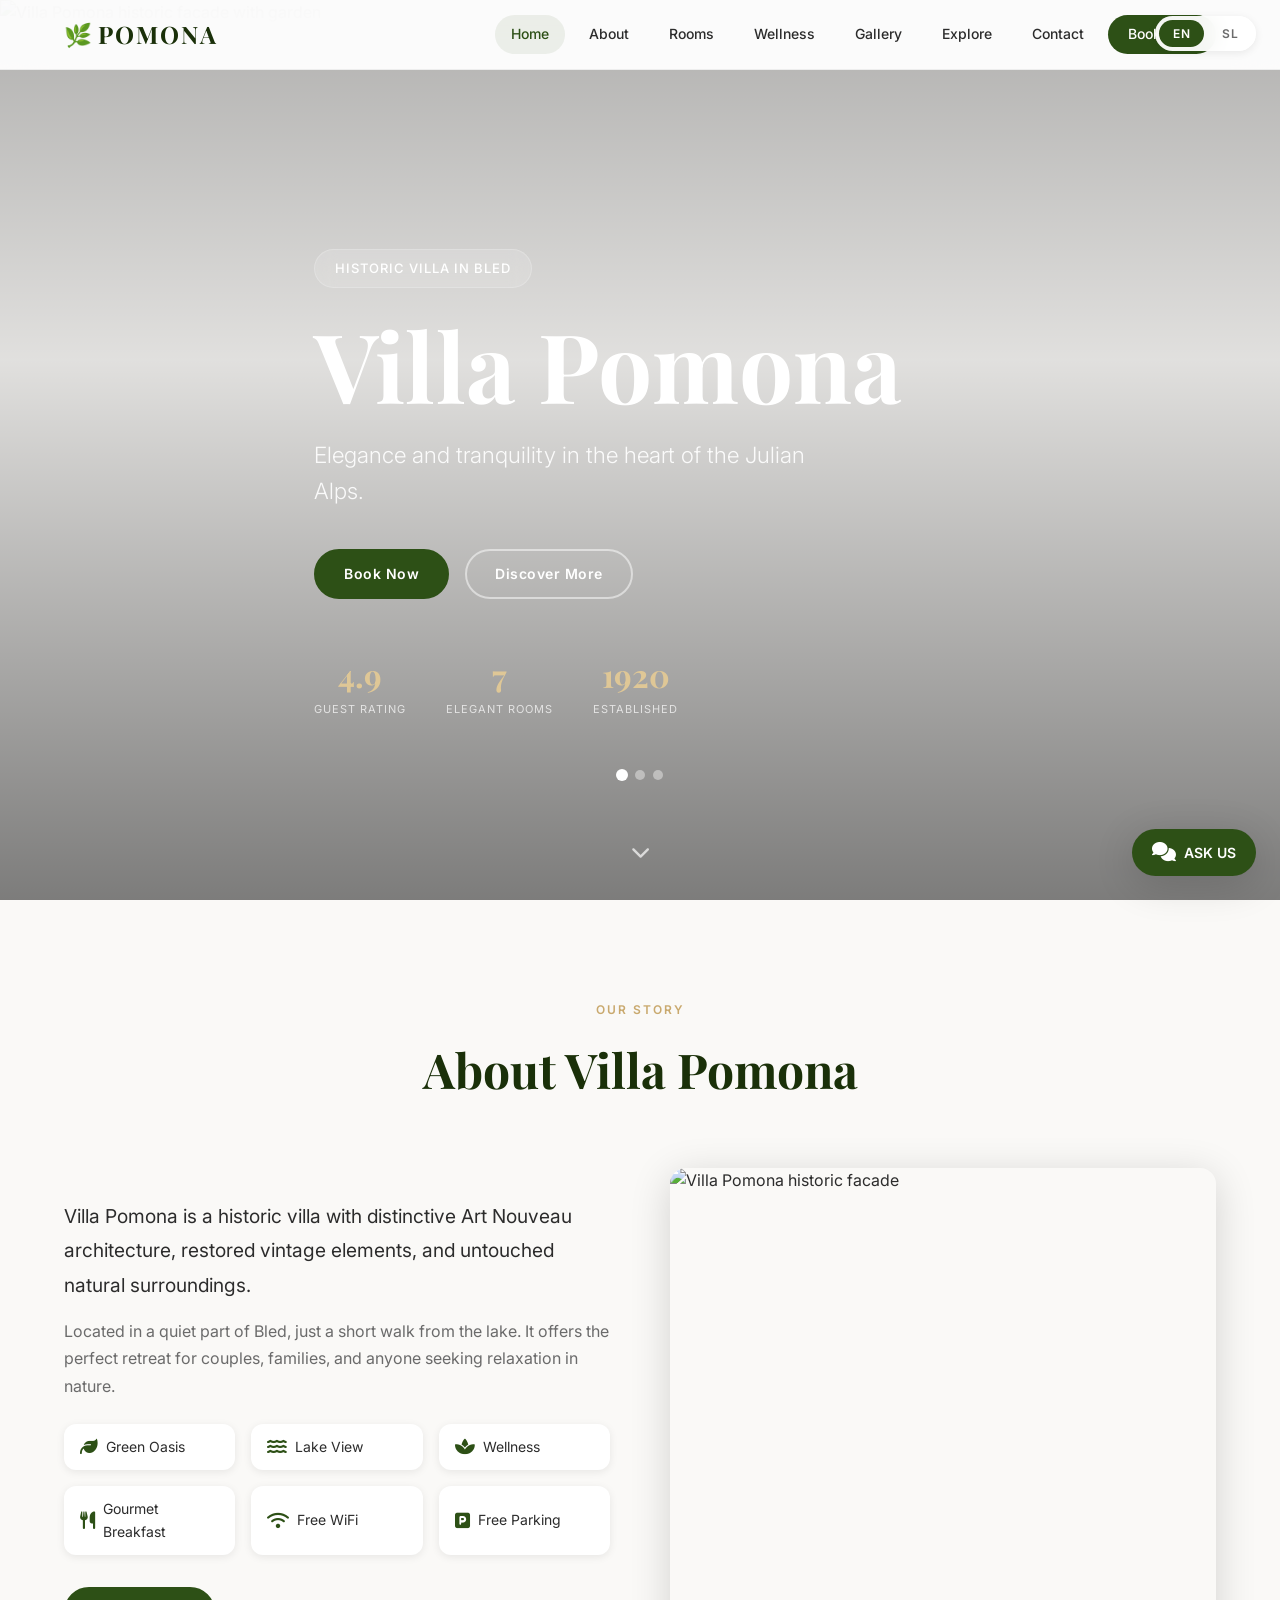
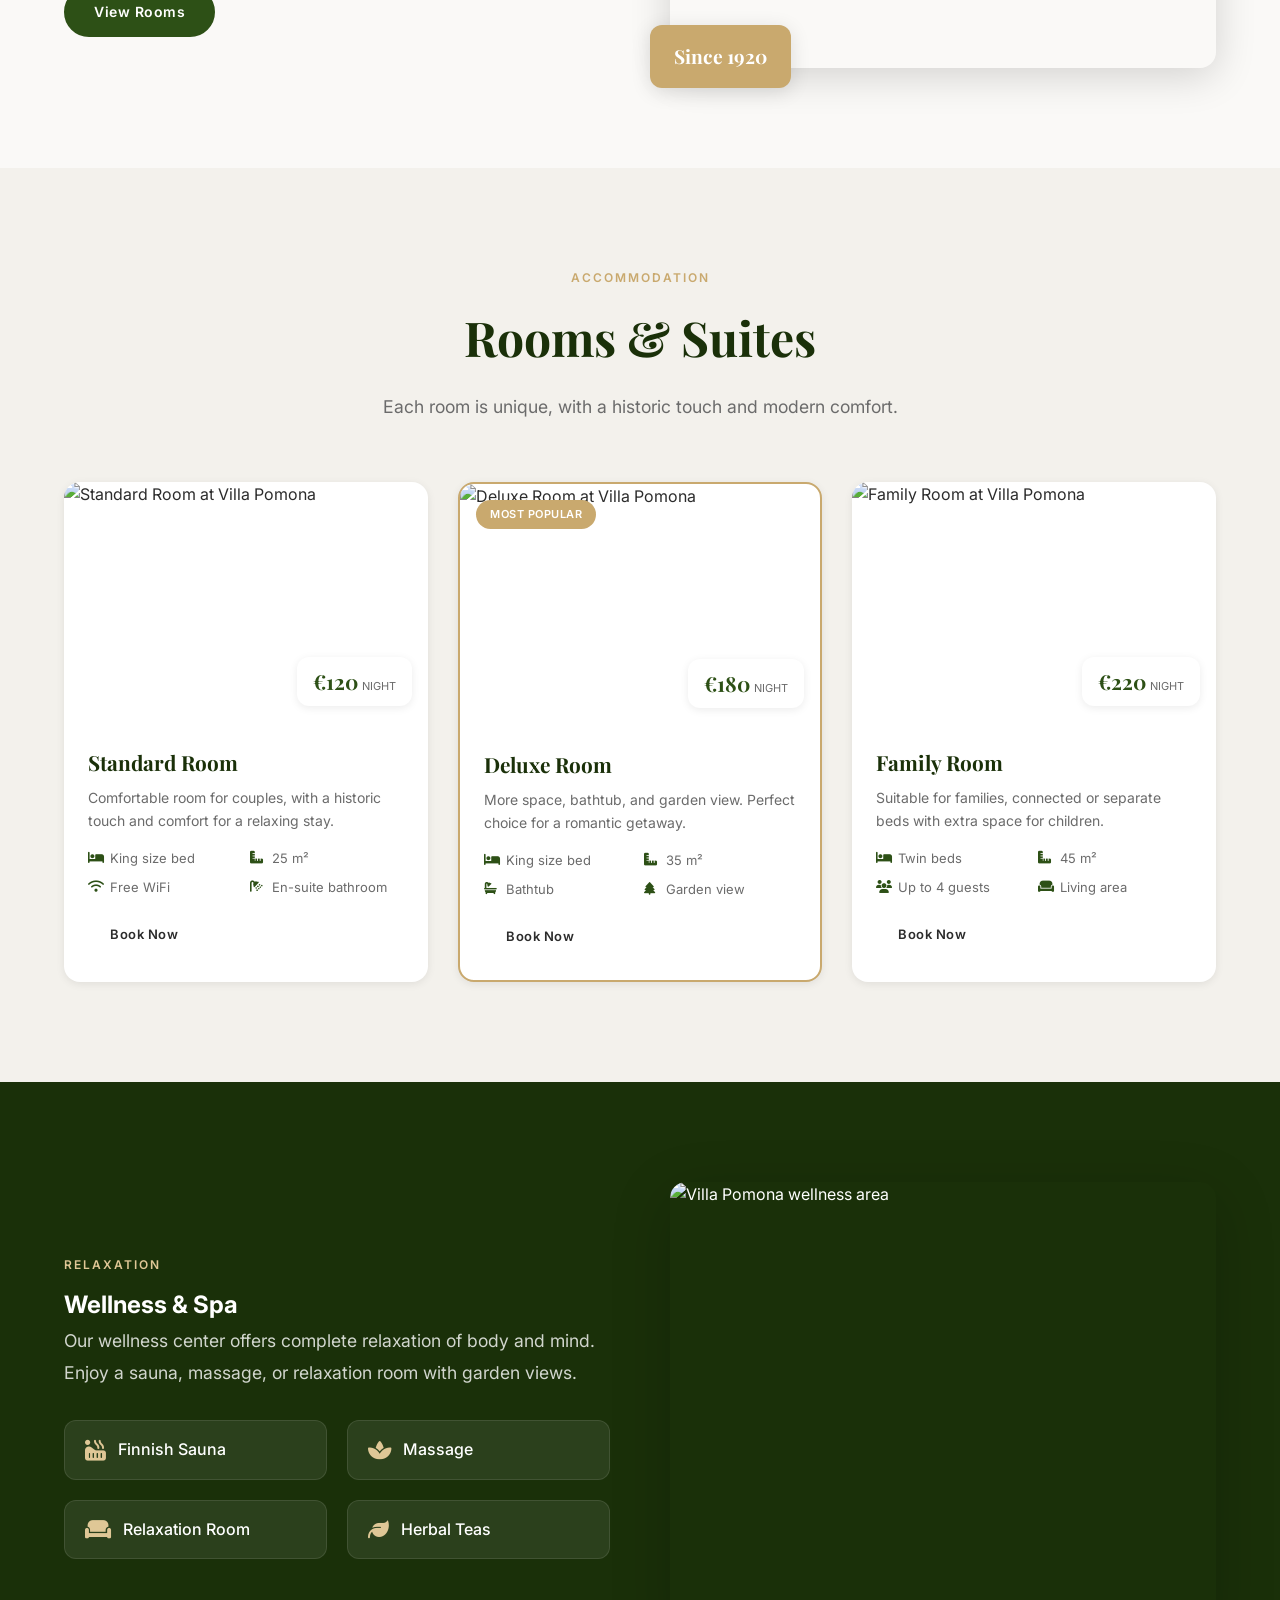
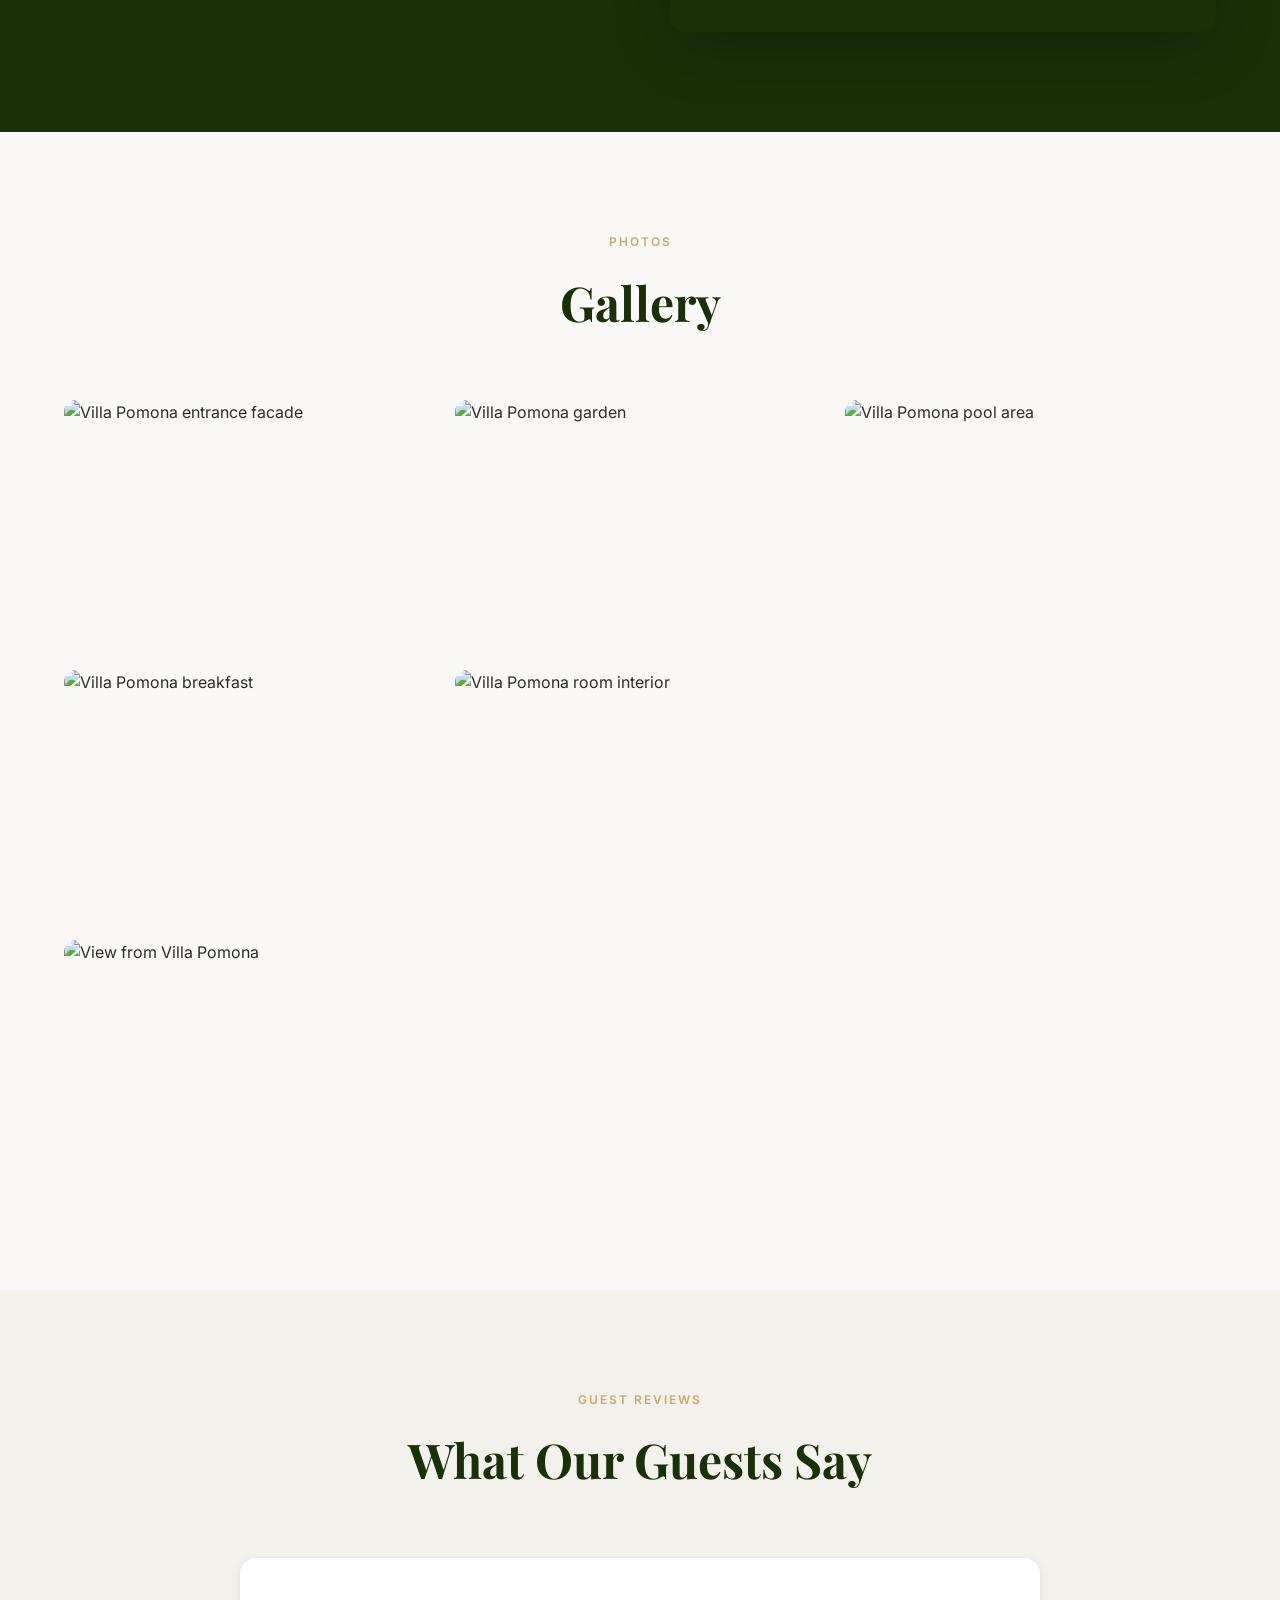
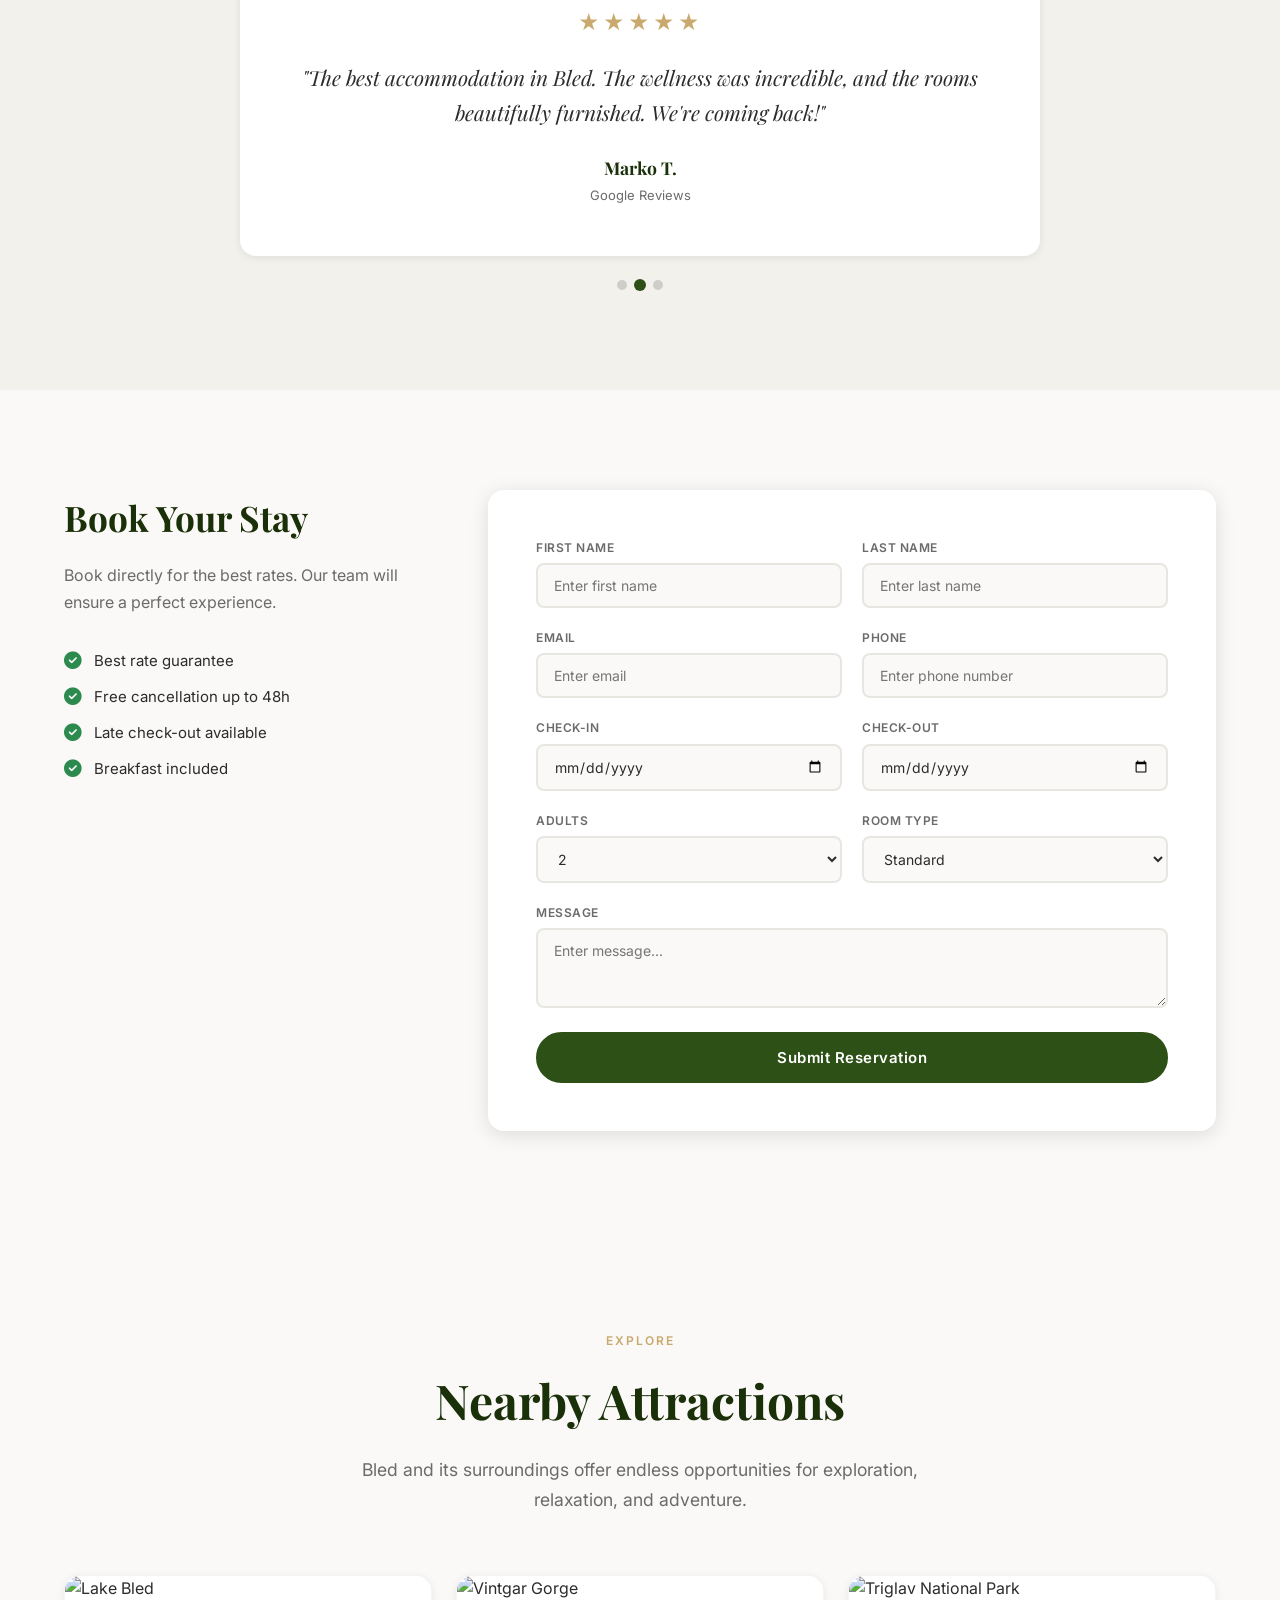
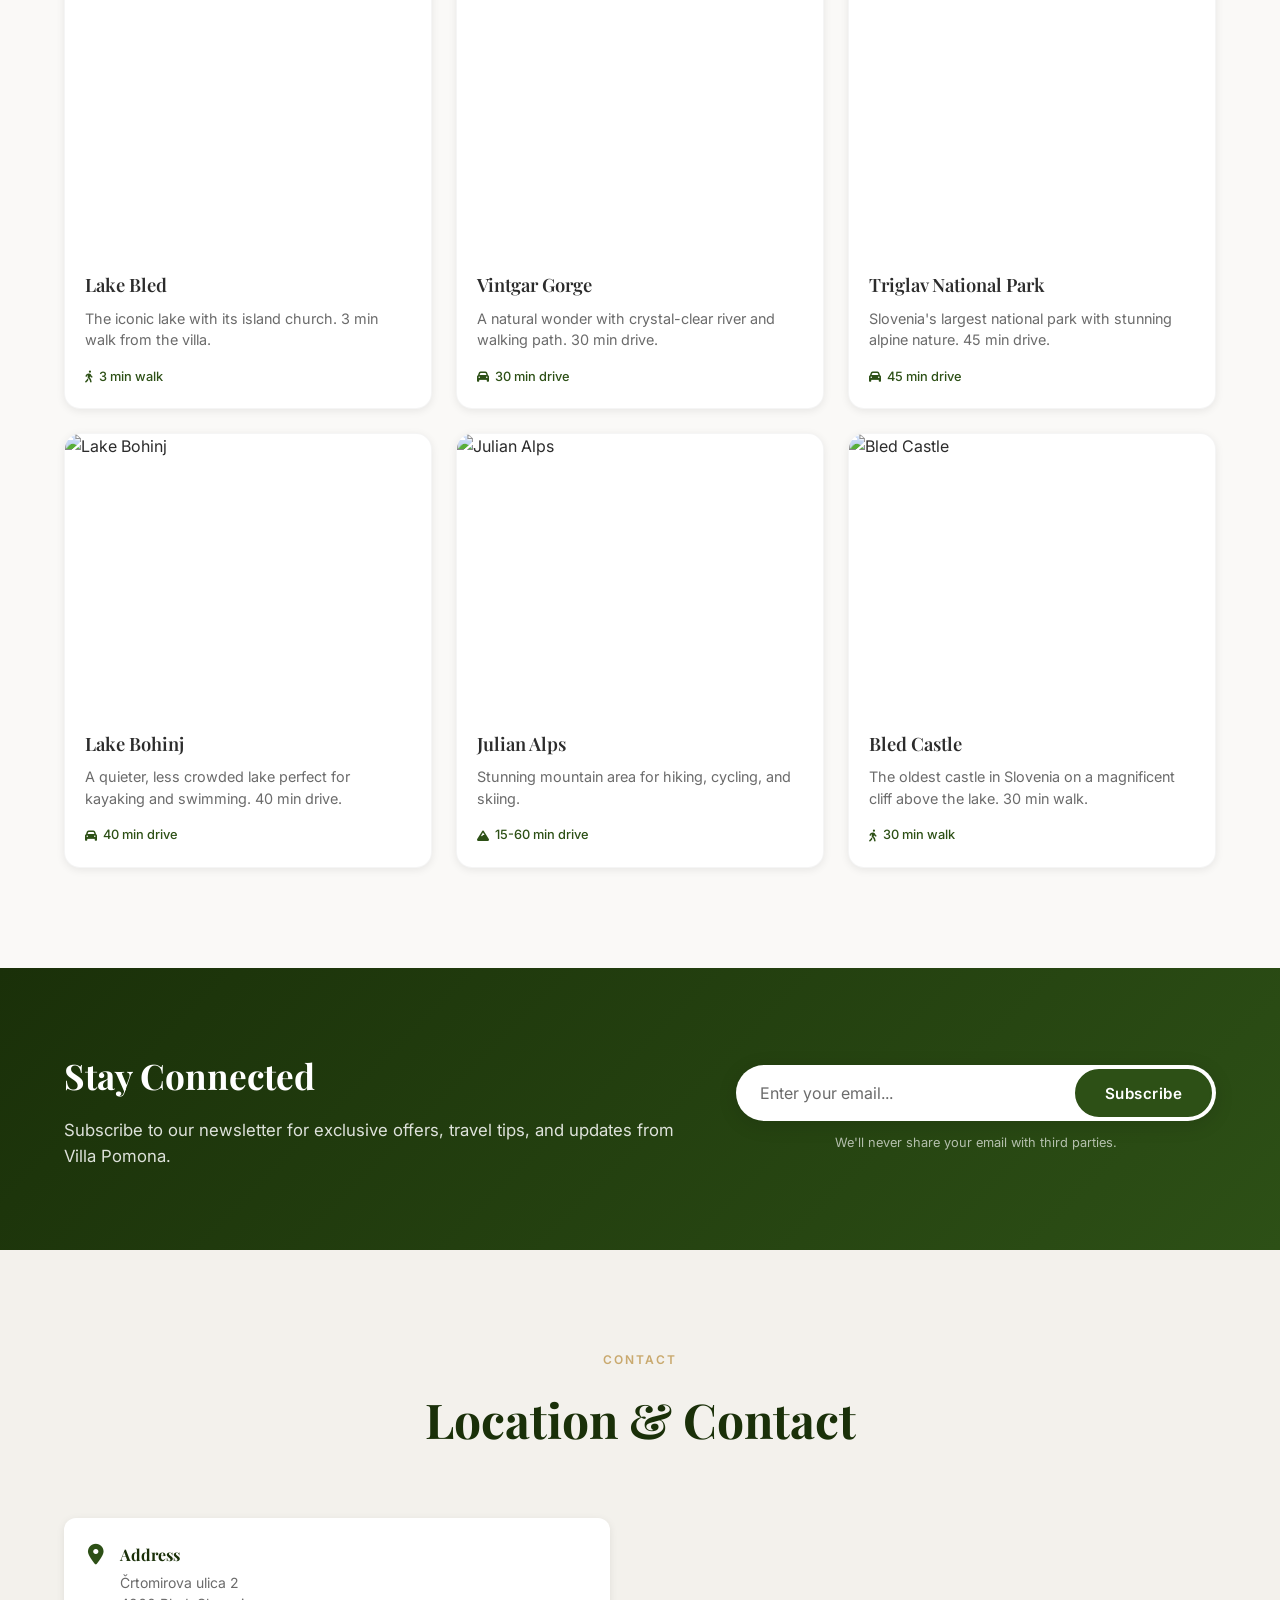
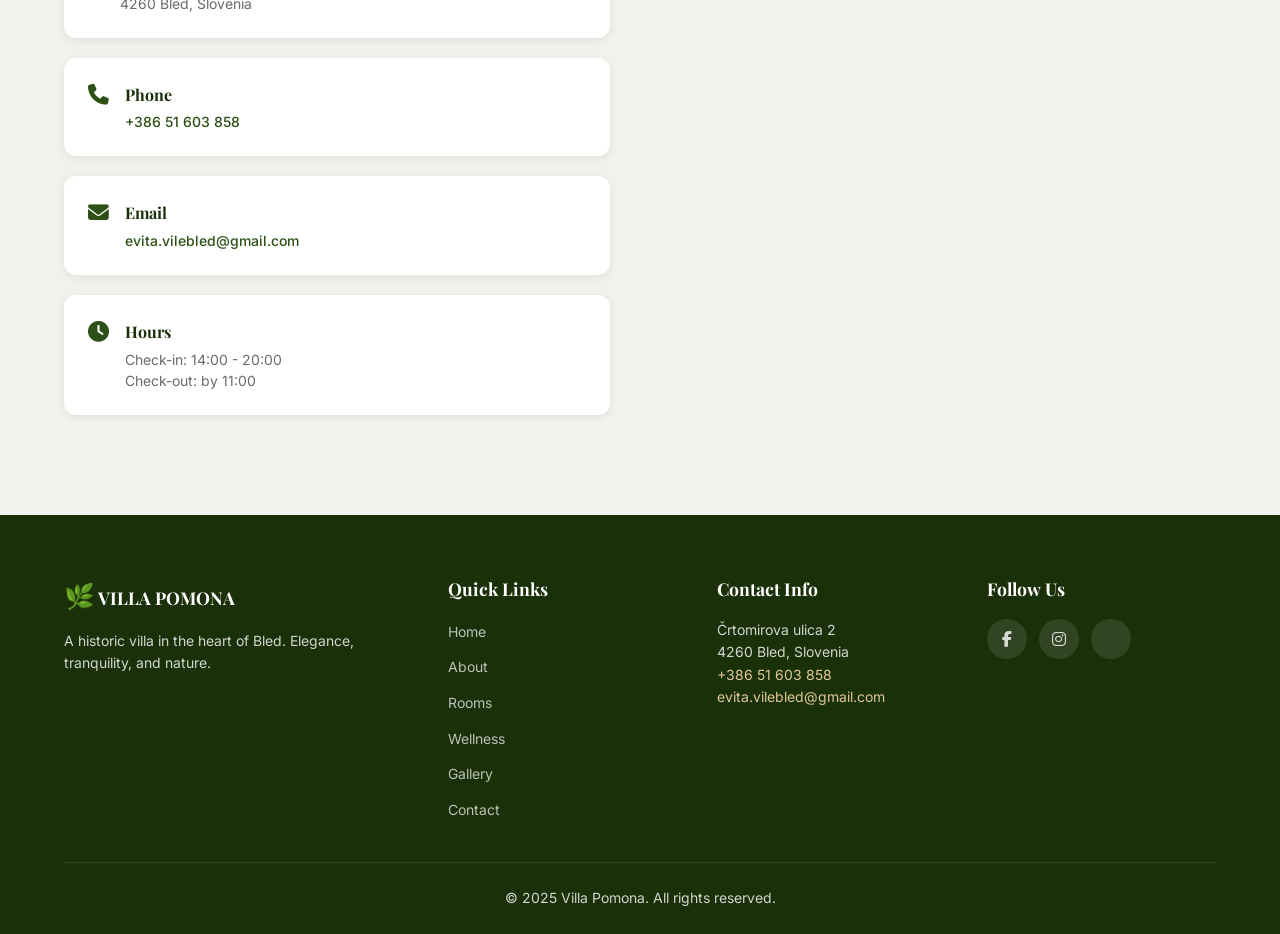
==== index.html @ 9c1e654b "feat: add Nearby Attractions section, Newsletter signup, enhanced chat widget with 7 new topics (hik" ====
<!DOCTYPE html>
<html lang="en">
<head>
    <meta charset="UTF-8">
    <meta name="viewport" content="width=device-width, initial-scale=1.0">
    <title>Villa Pomona | Historic Boutique Hotel Bled, Slovenia</title>
    <meta name="description" content="Villa Pomona — a historic boutique villa in Bled, Slovenia. Elegant rooms & suites, wellness, gourmet breakfast, and stunning views of Lake Bled and the Julian Alps.">
    <meta name="keywords" content="Villa Pomona, Bled hotel, boutique hotel Bled, Slovenia accommodation, Lake Bled villa, historic hotel Slovenia, wellness Bled">
    
    <!-- OpenGraph -->
    <meta property="og:title" content="Villa Pomona | Historic Boutique Hotel Bled">
    <meta property="og:description" content="Historic elegance in the heart of Lake Bled. Elegant rooms, wellness, and gourmet breakfast.">
    <meta property="og:type" content="website">
    <meta property="og:url" content="https://villapomona.si">
    <meta property="og:image" content="https://villapomona.si/assets/images/hero-1.jpg">
    <meta property="og:locale" content="en_SI">
    
    <!-- Twitter Card -->
    <meta name="twitter:card" content="summary_large_image">
    <meta name="twitter:title" content="Villa Pomona | Historic Boutique Hotel Bled">
    <meta name="twitter:description" content="Historic elegance in the heart of Lake Bled.">
    
    <!-- Hreflang -->
    <link rel="alternate" hreflang="en" href="https://villapomona.si/">
    <link rel="alternate" hreflang="sl" href="https://villapomona.si/">
    <link rel="alternate" hreflang="x-default" href="https://villapomona.si/">
    
    <link rel="stylesheet" href="style.css">
    <link rel="icon" href="assets/favicon.svg" type="image/svg+xml">
    <link rel="preconnect" href="https://fonts.googleapis.com">
    <link rel="preconnect" href="https://fonts.gstatic.com" crossorigin>
    <link href="https://fonts.googleapis.com/css2?family=Playfair+Display:ital,wght@0,400;0,500;0,600;0,700;1,400;1,500&family=Inter:wght@300;400;500;600&display=swap" rel="stylesheet">
    <link rel="stylesheet" href="https://cdnjs.cloudflare.com/ajax/libs/font-awesome/6.5.0/css/all.min.css">
    
    <!-- JSON-LD Structured Data -->
    <script type="application/ld+json">
    {
        "@context": "https://schema.org",
        "@type": "LodgingBusiness",
        "name": "Villa Pomona",
        "description": "Historic boutique villa in Bled, Slovenia with elegant rooms, wellness, and gourmet breakfast.",
        "address": {
            "@type": "PostalAddress",
            "streetAddress": "Črtomirova ulica 2",
            "addressLocality": "Bled",
            "postalCode": "4260",
            "addressCountry": "SI"
        },
        "telephone": "+38651603858",
        "email": "evita.vilebled@gmail.com",
        "url": "https://villapomona.si",
        "priceRange": "€€",
        "starRating": {
            "@type": "Rating",
            "ratingValue": "4.5"
        },
        "amenityFeature": [
            {"@type": "LocationFeatureSpecification", "name": "Free WiFi", "value": true},
            {"@type": "LocationFeatureSpecification", "name": "Wellness & Spa", "value": true},
            {"@type": "LocationFeatureSpecification", "name": "Gourmet Breakfast", "value": true},
            {"@type": "LocationFeatureSpecification", "name": "Lake View", "value": true},
            {"@type": "LocationFeatureSpecification", "name": "Garden", "value": true},
            {"@type": "LocationFeatureSpecification", "name": "Free Parking", "value": true}
        ],
        "geo": {
            "@type": "GeoCoordinates",
            "latitude": 46.3683,
            "longitude": 14.1145
        }
    }
    </script>
</head>
<body>
    <!-- Skip to content -->
    <a href="#main-content" class="skip-link">Skip to main content</a>

    <!-- Language Switcher -->
    <div class="language-switcher" role="navigation" aria-label="Language selection">
        <button class="lang-btn active" onclick="switchLanguage('en')" aria-label="Switch to English" lang="en">EN</button>
        <button class="lang-btn" onclick="switchLanguage('sl')" aria-label="Preklop na slovenščino" lang="sl">SL</button>
    </div>

    <!-- Header -->
    <header id="header" role="banner">
        <nav class="container" aria-label="Main navigation">
            <a href="#home" class="logo-section" aria-label="Villa Pomona home">
                <div class="logo">
                    <span class="logo-icon">🌿</span>
                    <span class="logo-text" data-lang-sl="POMONA" data-lang-en="POMONA">POMONA</span>
                </div>
            </a>
            <button class="mobile-menu-btn" onclick="toggleMobileMenu()" aria-label="Toggle menu" aria-expanded="false">
                <span class="hamburger"></span>
            </button>
            <ul class="nav-menu" id="navMenu">
                <li><a href="#home" class="active" data-section="home" data-lang-sl="Domov" data-lang-en="Home">Home</a></li>
                <li><a href="#about" data-section="about" data-lang-sl="O Vili" data-lang-en="About">About</a></li>
                <li><a href="#suites" data-section="suites" data-lang-sl="Sobe" data-lang-en="Rooms">Rooms</a></li>
                <li><a href="#wellness" data-section="wellness" data-lang-sl="Wellness" data-lang-en="Wellness">Wellness</a></li>
                <li><a href="#gallery" data-section="gallery" data-lang-sl="Galerija" data-lang-en="Gallery">Gallery</a></li>
                <li><a href="#attractions" data-section="attractions" data-lang-sl="Okolica" data-lang-en="Explore">Explore</a></li>
                <li><a href="#contact" data-section="contact" data-lang-sl="Kontakt" data-lang-en="Contact">Contact</a></li>
                <li><a href="#reservation" class="nav-cta" data-lang-sl="Rezerviraj" data-lang-en="Book Now">Book Now</a></li>
            </ul>
        </nav>
    </header>

    <main id="main-content">
    <!-- Hero Section -->
    <section class="hero" id="home" aria-label="Welcome to Villa Pomona">
        <div class="hero-slider" id="heroSlider">
            <div class="hero-slide active">
                <img src="assets/images/hero-1.jpg" alt="Villa Pomona historic facade with garden" loading="eager">
            </div>
            <div class="hero-slide">
                <img src="assets/images/hero-2.jpg" alt="Villa Pomona interior with vintage details" loading="lazy">
            </div>
            <div class="hero-slide">
                <img src="assets/images/hero-3.jpg" alt="Lake Bled view from Villa Pomona" loading="lazy">
            </div>
        </div>
        <div class="hero-overlay"></div>
        <div class="hero-content">
            <div class="container">
                <span class="hero-badge" data-lang-sl="Zgodovinska vila v Bledu" data-lang-en="Historic Villa in Bled">Historic Villa in Bled</span>
                <h1 data-lang-sl="Villa Pomona" data-lang-en="Villa Pomona">Villa Pomona</h1>
                <p class="hero-tagline" data-lang-sl="Eleganca in mir v srcu Julijskih Alp." data-lang-en="Elegance and tranquility in the heart of the Julian Alps.">Elegance and tranquility in the heart of the Julian Alps.</p>
                <div class="hero-buttons">
                    <a href="#reservation" class="btn btn-primary" data-lang-sl="Rezerviraj" data-lang-en="Book Now">Book Now</a>
                    <a href="#about" class="btn btn-outline" data-lang-sl="Spoznaj nas" data-lang-en="Discover More">Discover More</a>
                </div>
                <div class="hero-stats">
                    <div class="stat">
                        <span class="stat-number">4.9</span>
                        <span class="stat-label" data-lang-sl="Gostinska ocena" data-lang-en="Guest Rating">Guest Rating</span>
                    </div>
                    <div class="stat">
                        <span class="stat-number">7</span>
                        <span class="stat-label" data-lang-sl="Elegantnih sob" data-lang-en="Elegant Rooms">Elegant Rooms</span>
                    </div>
                    <div class="stat">
                        <span class="stat-number">1920</span>
                        <span class="stat-label" data-lang-sl="Letnica" data-lang-en="Established">Established</span>
                    </div>
                </div>
            </div>
        </div>
        <button class="slider-prev" onclick="changeSlide(-1)" aria-label="Previous slide"><i class="fas fa-chevron-left"></i></button>
        <button class="slider-next" onclick="changeSlide(1)" aria-label="Next slide"><i class="fas fa-chevron-right"></i></button>
        <div class="slider-dots" id="sliderDots"></div>
        <a href="#about" class="scroll-indicator" aria-label="Scroll down">
            <i class="fas fa-chevron-down"></i>
        </a>
    </section>

    <!-- About Section -->
    <section id="about" class="about-section" aria-label="About Villa Pomona">
        <div class="container">
            <div class="section-header">
                <span class="section-subtitle" data-lang-sl="Naša zgodba" data-lang-en="Our Story">Our Story</span>
                <h2 class="section-title" data-lang-sl="O Villa Pomona" data-lang-en="About Villa Pomona">About Villa Pomona</h2>
            </div>
            <div class="about-grid">
                <div class="about-text">
                    <p class="lead" data-lang-sl="Villa Pomona je zgodovinska vila z značilno secesijsko arhitekturo, obnovljenimi starinskimi elementi in neokrnjeno naravo okoli nje." data-lang-en="Villa Pomona is a historic villa with distinctive Art Nouveau architecture, restored vintage elements, and untouched natural surroundings.">
                        Villa Pomona is a historic villa with distinctive Art Nouveau architecture, restored vintage elements, and untouched natural surroundings.
                    </p>
                    <p data-lang-sl="Nahajajo se v mirnem delu Bleda, le nekaj minut hoje od jezera. Ponuja popolno zatočišče za pare, družine in vse, ki iščejo oddih v naravi." data-lang-en="Located in a quiet part of Bled, just a short walk from the lake. It offers the perfect retreat for couples, families, and anyone seeking relaxation in nature.">
                        Located in a quiet part of Bled, just a short walk from the lake. It offers the perfect retreat for couples, families, and anyone seeking relaxation in nature.
                    </p>
                    <div class="features-grid">
                        <div class="feature-item">
                            <i class="fas fa-leaf"></i>
                            <span data-lang-sl="Zelena oaza" data-lang-en="Green Oasis">Green Oasis</span>
                        </div>
                        <div class="feature-item">
                            <i class="fas fa-water"></i>
                            <span data-lang-sl="Pogled na jezero" data-lang-en="Lake View">Lake View</span>
                        </div>
                        <div class="feature-item">
                            <i class="fas fa-spa"></i>
                            <span data-lang-sl="Wellness" data-lang-en="Wellness">Wellness</span>
                        </div>
                        <div class="feature-item">
                            <i class="fas fa-utensils"></i>
                            <span data-lang-sl="Gurmanski zajtrk" data-lang-en="Gourmet Breakfast">Gourmet Breakfast</span>
                        </div>
                        <div class="feature-item">
                            <i class="fas fa-wifi"></i>
                            <span data-lang-sl="Brezplačni WiFi" data-lang-en="Free WiFi">Free WiFi</span>
                        </div>
                        <div class="feature-item">
                            <i class="fas fa-parking"></i>
                            <span data-lang-sl="Brezplačno parkirišče" data-lang-en="Free Parking">Free Parking</span>
                        </div>
                    </div>
                    <a href="#suites" class="btn btn-primary" data-lang-sl="Poglej sobe" data-lang-en="View Rooms">View Rooms</a>
                </div>
                <div class="about-image">
                    <img src="assets/images/about.jpg" alt="Villa Pomona historic facade" loading="lazy">
                    <div class="about-image-badge">
                        <span data-lang-sl="Od leta 1920" data-lang-en="Since 1920">Since 1920</span>
                    </div>
                </div>
            </div>
        </div>
    </section>

    <!-- Rooms Section -->
    <section id="suites" class="rooms-section" aria-label="Rooms and Suites">
        <div class="container">
            <div class="section-header">
                <span class="section-subtitle" data-lang-sl="Nastanitev" data-lang-en="Accommodation">Accommodation</span>
                <h2 class="section-title" data-lang-sl="Sobe in apartmaji" data-lang-en="Rooms & Suites">Rooms & Suites</h2>
                <p class="section-lead" data-lang-sl="Vsaka soba je edinstvena, z zgodovinskim pridihom in modernim udobjem." data-lang-en="Each room is unique, with a historic touch and modern comfort.">Each room is unique, with a historic touch and modern comfort.</p>
            </div>
            <div class="rooms-grid">
                <article class="room-card">
                    <div class="room-image">
                        <img src="assets/images/rooms/standard.jpg" alt="Standard Room at Villa Pomona" loading="lazy">
                        <div class="room-price">
                            <span class="price">€120</span>
                            <span class="per-night" data-lang-sl="noč" data-lang-en="night">night</span>
                        </div>
                    </div>
                    <div class="room-content">
                        <h3 data-lang-sl="Standard soba" data-lang-en="Standard Room">Standard Room</h3>
                        <p data-lang-sl="Udobna soba za pare, z zgodovinskim pridihom in udobjem za sproščujoč oddih." data-lang-en="Comfortable room for couples, with a historic touch and comfort for a relaxing stay.">Comfortable room for couples, with a historic touch and comfort for a relaxing stay.</p>
                        <ul class="room-features">
                            <li><i class="fas fa-bed"></i> <span data-lang-sl="King size postelja" data-lang-en="King size bed">King size bed</span></li>
                            <li><i class="fas fa-ruler-combined"></i> <span>25 m²</span></li>
                            <li><i class="fas fa-wifi"></i> <span data-lang-sl="Brezplačni WiFi" data-lang-en="Free WiFi">Free WiFi</span></li>
                            <li><i class="fas fa-shower"></i> <span data-lang-sl="Kopalnica" data-lang-en="En-suite bathroom">En-suite bathroom</span></li>
                        </ul>
                        <a href="#reservation" class="btn btn-sm" data-lang-sl="Rezerviraj" data-lang-en="Book Now">Book Now</a>
                    </div>
                </article>
                <article class="room-card featured">
                    <div class="room-badge" data-lang-sl="Najbolj priljubljena" data-lang-en="Most Popular">Most Popular</div>
                    <div class="room-image">
                        <img src="assets/images/rooms/deluxe.jpg" alt="Deluxe Room at Villa Pomona" loading="lazy">
                        <div class="room-price">
                            <span class="price">€180</span>
                            <span class="per-night" data-lang-sl="noč" data-lang-en="night">night</span>
                        </div>
                    </div>
                    <div class="room-content">
                        <h3 data-lang-sl="Deluxe soba" data-lang-en="Deluxe Room">Deluxe Room</h3>
                        <p data-lang-sl="Večji prosto, kad in pogled na vrt. Popolna izbira za romantični oddih." data-lang-en="More space, bathtub, and garden view. Perfect choice for a romantic getaway.">More space, bathtub, and garden view. Perfect choice for a romantic getaway.</p>
                        <ul class="room-features">
                            <li><i class="fas fa-bed"></i> <span data-lang-sl="King size postelja" data-lang-en="King size bed">King size bed</span></li>
                            <li><i class="fas fa-ruler-combined"></i> <span>35 m²</span></li>
                            <li><i class="fas fa-bath"></i> <span data-lang-sl="Kad" data-lang-en="Bathtub">Bathtub</span></li>
                            <li><i class="fas fa-tree"></i> <span data-lang-sl="Pogled na vrt" data-lang-en="Garden view">Garden view</span></li>
                        </ul>
                        <a href="#reservation" class="btn btn-sm" data-lang-sl="Rezerviraj" data-lang-en="Book Now">Book Now</a>
                    </div>
                </article>
                <article class="room-card">
                    <div class="room-image">
                        <img src="assets/images/rooms/family.jpg" alt="Family Room at Villa Pomona" loading="lazy">
                        <div class="room-price">
                            <span class="price">€220</span>
                            <span class="per-night" data-lang-sl="noč" data-lang-en="night">night</span>
                        </div>
                    </div>
                    <div class="room-content">
                        <h3 data-lang-sl="Družinska soba" data-lang-en="Family Room">Family Room</h3>
                        <p data-lang-sl="Primerna za družine, povezana ali ločena ležišča z dodatnim prostorom za otroke." data-lang-en="Suitable for families, connected or separate beds with extra space for children.">Suitable for families, connected or separate beds with extra space for children.</p>
                        <ul class="room-features">
                            <li><i class="fas fa-bed"></i> <span data-lang-sl="Dve postelji" data-lang-en="Twin beds">Twin beds</span></li>
                            <li><i class="fas fa-ruler-combined"></i> <span>45 m²</span></li>
                            <li><i class="fas fa-users"></i> <span data-lang-sl="Do 4 osebe" data-lang-en="Up to 4 guests">Up to 4 guests</span></li>
                            <li><i class="fas fa-couch"></i> <span data-lang-sl="Dnevni del" data-lang-en="Living area">Living area</span></li>
                        </ul>
                        <a href="#reservation" class="btn btn-sm" data-lang-sl="Rezerviraj" data-lang-en="Book Now">Book Now</a>
                    </div>
                </article>
            </div>
        </div>
    </section>

    <!-- Wellness Section -->
    <section id="wellness" class="wellness-section" aria-label="Wellness">
        <div class="container">
            <div class="wellness-grid">
                <div class="wellness-content">
                    <span class="section-subtitle" data-lang-sl="Sprostitev" data-lang-en="Relaxation">Relaxation</span>
                    <h2 data-lang-sl="Wellness & Spa" data-lang-en="Wellness & Spa">Wellness & Spa</h2>
                    <p data-lang-sl="Naš wellness center ponuja popolno sprostitev telesa in duha. Uživajte v savni, masaži ali sproščujočem prostoru z razgledom na vrt." data-lang-en="Our wellness center offers complete relaxation of body and mind. Enjoy a sauna, massage, or relaxation room with garden views.">Our wellness center offers complete relaxation of body and mind. Enjoy a sauna, massage, or relaxation room with garden views.</p>
                    <div class="wellness-features">
                        <div class="wellness-item">
                            <i class="fas fa-hot-tub"></i>
                            <span data-lang-sl="Finska savna" data-lang-en="Finnish Sauna">Finnish Sauna</span>
                        </div>
                        <div class="wellness-item">
                            <i class="fas fa-spa"></i>
                            <span data-lang-sl="Masaža" data-lang-en="Massage">Massage</span>
                        </div>
                        <div class="wellness-item">
                            <i class="fas fa-couch"></i>
                            <span data-lang-sl="Sprostitveni prostor" data-lang-en="Relaxation Room">Relaxation Room</span>
                        </div>
                        <div class="wellness-item">
                            <i class="fas fa-leaf"></i>
                            <span data-lang-sl="Zeliščni čaji" data-lang-en="Herbal Teas">Herbal Teas</span>
                        </div>
                    </div>
                </div>
                <div class="wellness-image">
                    <img src="assets/images/gallery-3.jpg" alt="Villa Pomona wellness area" loading="lazy">
                </div>
            </div>
        </div>
    </section>

    <!-- Gallery Section -->
    <section id="gallery" class="gallery-section" aria-label="Photo Gallery">
        <div class="container">
            <div class="section-header">
                <span class="section-subtitle" data-lang-sl="Fotografije" data-lang-en="Photos">Photos</span>
                <h2 class="section-title" data-lang-sl="Galerija" data-lang-en="Gallery">Gallery</h2>
            </div>
            <div class="gallery-grid" id="galleryGrid">
                <div class="gallery-item" onclick="openLightbox(0)">
                    <img src="assets/images/gallery-1.jpg" alt="Villa Pomona entrance facade" loading="lazy">
                    <div class="gallery-overlay">
                        <i class="fas fa-expand"></i>
                        <h4 data-lang-sl="Vhodna fasada" data-lang-en="Entrance Facade">Entrance Facade</h4>
                    </div>
                </div>
                <div class="gallery-item" onclick="openLightbox(1)">
                    <img src="assets/images/gallery-2.jpg" alt="Villa Pomona garden" loading="lazy">
                    <div class="gallery-overlay">
                        <i class="fas fa-expand"></i>
                        <h4 data-lang-sl="Domači vrt" data-lang-en="Home Garden">Home Garden</h4>
                    </div>
                </div>
                <div class="gallery-item tall" onclick="openLightbox(2)">
                    <img src="assets/images/gallery-3.jpg" alt="Villa Pomona pool area" loading="lazy">
                    <div class="gallery-overlay">
                        <i class="fas fa-expand"></i>
                        <h4 data-lang-sl="Bazen" data-lang-en="Pool">Pool</h4>
                    </div>
                </div>
                <div class="gallery-item" onclick="openLightbox(3)">
                    <img src="assets/images/gallery-4.jpg" alt="Villa Pomona breakfast" loading="lazy">
                    <div class="gallery-overlay">
                        <i class="fas fa-expand"></i>
                        <h4 data-lang-sl="Zajtrk" data-lang-en="Breakfast">Breakfast</h4>
                    </div>
                </div>
                <div class="gallery-item" onclick="openLightbox(4)">
                    <img src="assets/images/gallery-5.jpg" alt="Villa Pomona room interior" loading="lazy">
                    <div class="gallery-overlay">
                        <i class="fas fa-expand"></i>
                        <h4 data-lang-sl="Sobe" data-lang-en="Rooms">Rooms</h4>
                    </div>
                </div>
                <div class="gallery-item" onclick="openLightbox(5)">
                    <img src="assets/images/gallery-6.jpg" alt="View from Villa Pomona" loading="lazy">
                    <div class="gallery-overlay">
                        <i class="fas fa-expand"></i>
                        <h4 data-lang-sl="Razgled" data-lang-en="View">View</h4>
                    </div>
                </div>
            </div>
        </div>
    </section>

    <!-- Testimonials Section -->
    <section class="testimonials-section" aria-label="Guest Reviews">
        <div class="container">
            <div class="section-header">
                <span class="section-subtitle" data-lang-sl="Mnenja gostov" data-lang-en="Guest Reviews">Guest Reviews</span>
                <h2 class="section-title" data-lang-sl="Kaj pravijo naši gostje" data-lang-en="What Our Guests Say">What Our Guests Say</h2>
            </div>
            <div class="testimonials-slider" id="testimonialsSlider">
                <div class="testimonial-card active">
                    <div class="stars">★★★★★</div>
                    <p data-lang-sl="Čudovita izkušnja! Vila je resnično čarobna, z zgodovinskim šarmom in modernim udobjem. Zajtrk je bil izjemn." data-lang-en="A wonderful experience! The villa is truly magical, with historic charm and modern comfort. The breakfast was exceptional.">"A wonderful experience! The villa is truly magical, with historic charm and modern comfort. The breakfast was exceptional."</p>
                    <div class="testimonial-author">
                        <strong>Sarah M.</strong>
                        <span>Booking.com</span>
                    </div>
                </div>
                <div class="testimonial-card">
                    <div class="stars">★★★★★</div>
                    <p data-lang-sl="Najboljša nastanitev v Bledu. Wellness je bil neverjeten, sobe pa čudovito opremljene. Prihajamo nazaj!" data-lang-en="The best accommodation in Bled. The wellness was incredible, and the rooms beautifully furnished. We're coming back!">"The best accommodation in Bled. The wellness was incredible, and the rooms beautifully furnished. We're coming back!"</p>
                    <div class="testimonial-author">
                        <strong>Marko T.</strong>
                        <span>Google Reviews</span>
                    </div>
                </div>
                <div class="testimonial-card">
                    <div class="stars">★★★★★</div>
                    <p data-lang-sl="Popolna lokacija, lepa vila in izjemna gostoljubnost. Savna in masaža sta bila vrhunska izkušnja." data-lang-en="Perfect location, beautiful villa, and exceptional hospitality. The sauna and massage were a top-notch experience.">"Perfect location, beautiful villa, and exceptional hospitality. The sauna and massage were a top-notch experience."</p>
                    <div class="testimonial-author">
                        <strong>Anna K.</strong>
                        <span>TripAdvisor</span>
                    </div>
                </div>
            </div>
            <div class="testimonial-dots" id="testimonialDots"></div>
        </div>
    </section>

    <!-- Reservation Section -->
    <section id="reservation" class="reservation-section" aria-label="Book your stay">
        <div class="container">
            <div class="reservation-wrapper">
                <div class="reservation-info">
                    <h2 data-lang-sl="Rezervirajte svoj oddih" data-lang-en="Book Your Stay">Book Your Stay</h2>
                    <p data-lang-sl="Rezervirajte neposredno za najboljše cene. Naša ekipa vam bo zagotovila popolno izkušnjo." data-lang-en="Book directly for the best rates. Our team will ensure a perfect experience.">Book directly for the best rates. Our team will ensure a perfect experience.</p>
                    <div class="reservation-perks">
                        <div class="perk"><i class="fas fa-check-circle"></i> <span data-lang-sl="Najboljša cena" data-lang-en="Best rate guarantee">Best rate guarantee</span></div>
                        <div class="perk"><i class="fas fa-check-circle"></i> <span data-lang-sl="Brezplačna odpoved" data-lang-en="Free cancellation up to 48h">Free cancellation up to 48h</span></div>
                        <div class="perk"><i class="fas fa-check-circle"></i> <span data-lang-sl="Pozen odhod" data-lang-en="Late check-out available">Late check-out available</span></div>
                        <div class="perk"><i class="fas fa-check-circle"></i> <span data-lang-sl="Zajtrk vključen" data-lang-en="Breakfast included">Breakfast included</span></div>
                    </div>
                </div>
                <div class="reservation-form">
                    <form id="reservationForm" onsubmit="handleReservationSubmit(event)">
                        <div class="form-grid">
                            <div class="form-group">
                                <label for="firstName" data-lang-sl="Ime" data-lang-en="First Name">First Name</label>
                                <input type="text" id="firstName" name="firstName" required placeholder="" data-placeholder-sl="Vnesite ime" data-placeholder-en="Enter first name">
                            </div>
                            <div class="form-group">
                                <label for="lastName" data-lang-sl="Priimek" data-lang-en="Last Name">Last Name</label>
                                <input type="text" id="lastName" name="lastName" required placeholder="" data-placeholder-sl="Vnesite priimek" data-placeholder-en="Enter last name">
                            </div>
                            <div class="form-group">
                                <label for="email" data-lang-sl="E-pošta" data-lang-en="Email">Email</label>
                                <input type="email" id="email" name="email" required placeholder="" data-placeholder-sl="Vnesite e-pošto" data-placeholder-en="Enter email">
                            </div>
                            <div class="form-group">
                                <label for="phone" data-lang-sl="Telefon" data-lang-en="Phone">Phone</label>
                                <input type="tel" id="phone" name="phone" required placeholder="" data-placeholder-sl="Vnesite telefon" data-placeholder-en="Enter phone number">
                            </div>
                            <div class="form-group">
                                <label for="checkIn" data-lang-sl="Datum prihoda" data-lang-en="Check-in">Check-in</label>
                                <input type="date" id="checkIn" name="checkIn" required>
                            </div>
                            <div class="form-group">
                                <label for="checkOut" data-lang-sl="Datum odhoda" data-lang-en="Check-out">Check-out</label>
                                <input type="date" id="checkOut" name="checkOut" required>
                            </div>
                            <div class="form-group">
                                <label for="adults" data-lang-sl="Število odraslih" data-lang-en="Adults">Adults</label>
                                <select id="adults" name="adults" required>
                                    <option value="1">1</option>
                                    <option value="2" selected>2</option>
                                    <option value="3">3</option>
                                    <option value="4">4</option>
                                </select>
                            </div>
                            <div class="form-group">
                                <label for="roomType" data-lang-sl="Tip sobe" data-lang-en="Room Type">Room Type</label>
                                <select id="roomType" name="roomType" required>
                                    <option value="standard" data-lang-sl="Standard" data-lang-en="Standard">Standard</option>
                                    <option value="deluxe" data-lang-sl="Deluxe" data-lang-en="Deluxe">Deluxe</option>
                                    <option value="family" data-lang-sl="Družinska" data-lang-en="Family">Family</option>
                                </select>
                            </div>
                            <div class="form-group full-width">
                                <label for="message" data-lang-sl="Sporočilo" data-lang-en="Message">Message</label>
                                <textarea id="message" name="message" rows="3" data-placeholder-sl="Vnesite sporočilo..." data-placeholder-en="Enter message..."></textarea>
                            </div>
                        </div>
                        <button type="submit" class="btn btn-primary btn-full" id="submitBtn" data-lang-sl="Pošlji rezervacijo" data-lang-en="Submit Reservation">Submit Reservation</button>
                    </form>
                </div>
            </div>
        </div>
    </section>

    <!-- Nearby Attractions Section -->
    <section id="attractions" class="attractions-section" aria-label="Nearby Attractions">
        <div class="container">
            <div class="section-header">
                <span class="section-subtitle" data-lang-sl="Okolica" data-lang-en="Explore">Explore</span>
                <h2 class="section-title" data-lang-sl="Znamenitosti v okolici" data-lang-en="Nearby Attractions">Nearby Attractions</h2>
                <p class="section-lead" data-lang-sl="Bled in okolica nudijo neštete možnosti za raziskovanje, sprostitez in doživetja." data-lang-en="Bled and its surroundings offer endless opportunities for exploration, relaxation, and adventure.">Bled and its surroundings offer endless opportunities for exploration, relaxation, and adventure.</p>
            </div>
            <div class="attractions-grid">
                <div class="attraction-card">
                    <div class="attraction-image">
                        <img src="https://images.unsplash.com/photo-1568605117036-5fe5e7bab0b7?w=400&h=300&fit=crop&q=80" alt="Lake Bled" loading="lazy">
                    </div>
                    <div class="attraction-content">
                        <h3 data-lang-sl="Jezero Bled" data-lang-en="Lake Bled">Lake Bled</h3>
                        <p data-lang-sl="Legendarno jezero z otokom in cerkvico. 3 min hoje od vile." data-lang-en="The iconic lake with its island church. 3 min walk from the villa.">The iconic lake with its island church. 3 min walk from the villa.</p>
                        <span class="attraction-distance"><i class="fas fa-walking"></i> <span data-lang-sl="3 min hoje" data-lang-en="3 min walk">3 min walk</span></span>
                    </div>
                </div>
                <div class="attraction-card">
                    <div class="attraction-image">
                        <img src="https://images.unsplash.com/photo-1551632811-561732d1e306?w=400&h=300&fit=crop&q=80" alt="Vintgar Gorge" loading="lazy">
                    </div>
                    <div class="attraction-content">
                        <h3 data-lang-sl="Soteska Vintgar" data-lang-en="Vintgar Gorge">Vintgar Gorge</h3>
                        <p data-lang-sl="Naravni čud s kristalno čisto reko in sprehodno potjo. 30 min vožnje." data-lang-en="A natural wonder with crystal-clear river and walking path. 30 min drive.">A natural wonder with crystal-clear river and walking path. 30 min drive.</p>
                        <span class="attraction-distance"><i class="fas fa-car"></i> <span data-lang-sl="30 min vožnje" data-lang-en="30 min drive">30 min drive</span></span>
                    </div>
                </div>
                <div class="attraction-card">
                    <div class="attraction-image">
                        <img src="https://images.unsplash.com/photo-1506905925346-21bda4d32df4?w=400&h=300&fit=crop&q=80" alt="Triglav National Park" loading="lazy">
                    </div>
                    <div class="attraction-content">
                        <h3 data-lang-sl="Triglavski narodni park" data-lang-en="Triglav National Park">Triglav National Park</h3>
                        <p data-lang-sl="Največji narodni park Slovenije z osupljivo alpsko naravo. 45 min vožnje." data-lang-en="Slovenia's largest national park with stunning alpine nature. 45 min drive.">Slovenia's largest national park with stunning alpine nature. 45 min drive.</p>
                        <span class="attraction-distance"><i class="fas fa-car"></i> <span data-lang-sl="45 min vožnje" data-lang-en="45 min drive">45 min drive</span></span>
                    </div>
                </div>
                <div class="attraction-card">
                    <div class="attraction-image">
                        <img src="https://images.unsplash.com/photo-1506197603052-3cc9c3a201bd?w=400&h=300&fit=crop&q=80" alt="Lake Bohinj" loading="lazy">
                    </div>
                    <div class="attraction-content">
                        <h3 data-lang-sl="Jezero Bohinj" data-lang-en="Lake Bohinj">Lake Bohinj</h3>
                        <p data-lang-sl="Mirnejše in manj obljudeno jezero, popolno za kajkanje in kopanje. 40 min vožnje." data-lang-en="A quieter, less crowded lake perfect for kayaking and swimming. 40 min drive.">A quieter, less crowded lake perfect for kayaking and swimming. 40 min drive.</p>
                        <span class="attraction-distance"><i class="fas fa-car"></i> <span data-lang-sl="40 min vožnje" data-lang-en="40 min drive">40 min drive</span></span>
                    </div>
                </div>
                <div class="attraction-card">
                    <div class="attraction-image">
                        <img src="https://images.unsplash.com/photo-1464822759023-fed622ff2c3b?w=400&h=300&fit=crop&q=80" alt="Julian Alps" loading="lazy">
                    </div>
                    <div class="attraction-content">
                        <h3 data-lang-sl="Julijske Alpe" data-lang-en="Julian Alps">Julian Alps</h3>
                        <p data-lang-sl="Osupljivo gorsko območje za pohodnistvo, kolesarjenje in smučanje." data-lang-en="Stunning mountain area for hiking, cycling, and skiing.">Stunning mountain area for hiking, cycling, and skiing.</p>
                        <span class="attraction-distance"><i class="fas fa-mountain"></i> <span data-lang-sl="15-60 min vožnje" data-lang-en="15-60 min drive">15-60 min drive</span></span>
                    </div>
                </div>
                <div class="attraction-card">
                    <div class="attraction-image">
                        <img src="https://images.unsplash.com/photo-1558618666-fcd25c85f82e?w=400&h=300&fit=crop&q=80" alt="Bled Castle" loading="lazy">
                    </div>
                    <div class="attraction-content">
                        <h3 data-lang-sl="Blejski grad" data-lang-en="Bled Castle">Bled Castle</h3>
                        <p data-lang-sl="Najstarejši grad v Sloveniji na čudovitem klancu nad jezerom. 30 min hoje." data-lang-en="The oldest castle in Slovenia on a magnificent cliff above the lake. 30 min walk.">The oldest castle in Slovenia on a magnificent cliff above the lake. 30 min walk.</p>
                        <span class="attraction-distance"><i class="fas fa-walking"></i> <span data-lang-sl="30 min hoje" data-lang-en="30 min walk">30 min walk</span></span>
                    </div>
                </div>
            </div>
        </div>
    </section>

    <!-- Newsletter Section -->
    <section class="newsletter-section" aria-label="Newsletter">
        <div class="container">
            <div class="newsletter-wrapper">
                <div class="newsletter-content">
                    <h2 data-lang-sl="Ostanite v stiku" data-lang-en="Stay Connected">Stay Connected</h2>
                    <p data-lang-sl="Prijavite se na naše novice in prejmite ekskluzivne ponudbe, nasvete za potovanja in novosti o Villa Pomona." data-lang-en="Subscribe to our newsletter for exclusive offers, travel tips, and updates from Villa Pomona.">Subscribe to our newsletter for exclusive offers, travel tips, and updates from Villa Pomona.</p>
                </div>
                <form class="newsletter-form" onsubmit="handleNewsletterSubmit(event)">
                    <div class="newsletter-input-group">
                        <input type="email" id="newsletterEmail" required placeholder="" data-placeholder-sl="Vnesite e-pošto..." data-placeholder-en="Enter your email...">
                        <button type="submit" class="btn btn-primary" data-lang-sl="Prijavite se" data-lang-en="Subscribe">Subscribe</button>
                    </div>
                    <p class="newsletter-privacy" data-lang-sl="Vašega e-poštnega nasveta ne bomo delili s tretjimi osebami." data-lang-en="We'll never share your email with third parties.">We'll never share your email with third parties.</p>
                </form>
            </div>
        </div>
    </section>

    <!-- Contact Section -->
    <section id="contact" class="contact-section" aria-label="Contact and Location">
        <div class="container">
            <div class="section-header">
                <span class="section-subtitle" data-lang-sl="Kontakt" data-lang-en="Contact">Contact</span>
                <h2 class="section-title" data-lang-sl="Lokacija in kontakt" data-lang-en="Location & Contact">Location & Contact</h2>
            </div>
            <div class="contact-grid">
                <div class="contact-info">
                    <div class="contact-card">
                        <i class="fas fa-map-marker-alt"></i>
                        <div>
                            <h4 data-lang-sl="Naslov" data-lang-en="Address">Address</h4>
                            <p>Črtomirova ulica 2<br>4260 Bled, Slovenia</p>
                        </div>
                    </div>
                    <div class="contact-card">
                        <i class="fas fa-phone"></i>
                        <div>
                            <h4 data-lang-sl="Telefon" data-lang-en="Phone">Phone</h4>
                            <p><a href="tel:+38651603858">+386 51 603 858</a></p>
                        </div>
                    </div>
                    <div class="contact-card">
                        <i class="fas fa-envelope"></i>
                        <div>
                            <h4 data-lang-sl="E-pošta" data-lang-en="Email">Email</h4>
                            <p><a href="mailto:evita.vilebled@gmail.com">evita.vilebled@gmail.com</a></p>
                        </div>
                    </div>
                    <div class="contact-card">
                        <i class="fas fa-clock"></i>
                        <div>
                            <h4 data-lang-sl="Ure" data-lang-en="Hours">Hours</h4>
                            <p data-lang-sl="Check-in: 14:00 - 20:00<br>Check-out: do 11:00" data-lang-en="Check-in: 14:00 - 20:00<br>Check-out: by 11:00">Check-in: 14:00 - 20:00<br>Check-out: by 11:00</p>
                        </div>
                    </div>
                </div>
                <div class="map-container">
                    <iframe
                        src="https://www.google.com/maps/embed?pb=!1m18!1m12!1m3!1d2754.789!2d14.1145!3d46.3683!2m3!1f0!2f0!3f0!3m2!1i1024!2i768!4f13.1!3m3!1m2!1s0x47652b8b8b8b8b8b%3A0x8b8b8b8b8b8b8b8b!2sCesta%20Svobode%2035%2C%204260%20Bled%2C%20Slovenia!5e0!3m2!1sen!2ssi!4v1694738400000!5m2!1sen!2ssi"
                        width="100%" height="400" style="border:0; border-radius: 16px;" allowfullscreen="" loading="lazy" title="Villa Pomona location on map">
                    </iframe>
                </div>
            </div>
        </div>
    </section>
    </main>

    <!-- Footer -->
    <footer role="contentinfo">
        <div class="container">
            <div class="footer-content">
                <div class="footer-section">
                    <h4>
                        <span class="logo-icon">🌿</span>
                        VILLA POMONA
                    </h4>
                    <p data-lang-sl="Zgodovinska vila v srcu Bleja. Eleganca, mir in narava." data-lang-en="A historic villa in the heart of Bled. Elegance, tranquility, and nature.">A historic villa in the heart of Bled. Elegance, tranquility, and nature.</p>
                </div>
                <div class="footer-section">
                    <h4 data-lang-sl="Hitre povezave" data-lang-en="Quick Links">Quick Links</h4>
                    <ul class="footer-links">
                        <li><a href="#home" data-lang-sl="Domov" data-lang-en="Home">Home</a></li>
                        <li><a href="#about" data-lang-sl="O Vili" data-lang-en="About">About</a></li>
                        <li><a href="#suites" data-lang-sl="Sobe" data-lang-en="Rooms">Rooms</a></li>
                        <li><a href="#wellness" data-lang-sl="Wellness" data-lang-en="Wellness">Wellness</a></li>
                        <li><a href="#gallery" data-lang-sl="Galerija" data-lang-en="Gallery">Gallery</a></li>
                        <li><a href="#contact" data-lang-sl="Kontakt" data-lang-en="Contact">Contact</a></li>
                    </ul>
                </div>
                <div class="footer-section">
                    <h4 data-lang-sl="Kontaktni podatki" data-lang-en="Contact Info">Contact Info</h4>
                    <p>Črtomirova ulica 2<br>4260 Bled, Slovenia<br><a href="tel:+38651603858">+386 51 603 858</a><br><a href="mailto:evita.vilebled@gmail.com">evita.vilebled@gmail.com</a></p>
                </div>
                <div class="footer-section">
                    <h4 data-lang-sl="Sledite nam" data-lang-en="Follow Us">Follow Us</h4>
                    <div class="social-links">
                        <a href="#" aria-label="Facebook"><i class="fab fa-facebook-f"></i></a>
                        <a href="#" aria-label="Instagram"><i class="fab fa-instagram"></i></a>
                        <a href="#" aria-label="TripAdvisor"><i class="fab fa-tripadvisor"></i></a>
                    </div>
                </div>
            </div>
            <div class="footer-bottom">
                <p>&copy; 2025 Villa Pomona. <span data-lang-sl="Vse pravice pridržane." data-lang-en="All rights reserved.">All rights reserved.</span></p>
            </div>
        </div>
    </footer>

    <!-- Lightbox -->
    <div id="lightbox" class="lightbox" onclick="closeLightbox()">
        <button class="lightbox-close" aria-label="Close lightbox">&times;</button>
        <button class="lightbox-prev" onclick="event.stopPropagation(); changeLightbox(-1)"><i class="fas fa-chevron-left"></i></button>
        <button class="lightbox-next" onclick="event.stopPropagation(); changeLightbox(1)"><i class="fas fa-chevron-right"></i></button>
        <img id="lightboxImg" src="" alt="Gallery image">
    </div>

    <!-- Virtual Agent Widget -->
    <div class="chat-widget" id="chatWidget">
        <button class="chat-toggle" onclick="toggleChat()" aria-label="Open chat">
            <i class="fas fa-comments"></i>
            <span class="chat-badge" data-lang-sl="VPRAŠAJTE NAS" data-lang-en="ASK US">ASK US</span>
        </button>
        <div class="chat-window" id="chatWindow">
            <div class="chat-header">
                <div class="chat-header-info">
                    <span class="chat-avatar">🌿</span>
                    <div>
                        <h4>Villa Pomona</h4>
                        <span class="chat-status" data-lang-sl="Online" data-lang-en="Online">Online</span>
                    </div>
                </div>
                <button class="chat-close" onclick="toggleChat()" aria-label="Close chat">&times;</button>
            </div>
            <div class="chat-messages" id="chatMessages">
                <div class="chat-message bot">
                    <p data-lang-sl="Živjo! Sem virtualni pomočnik Villa Pomona. Vam lahko pomagam z rezervacijami, informacijami o sobah ali karkoli drugega?" data-lang-en="Hello! I'm the Villa Pomona virtual assistant. Can I help you with bookings, room information, or anything else?">Hello! I'm the Villa Pomona virtual assistant. Can I help you with bookings, room information, or anything else?</p>
                </div>
            </div>
            <div class="chat-input">
                <input type="text" id="chatInput" placeholder="Type your message..." data-placeholder-sl="Vnesite sporočilo..." data-placeholder-en="Type your message..." onkeypress="handleChatKeypress(event)">
                <button onclick="sendChatMessage()" aria-label="Send message"><i class="fas fa-paper-plane"></i></button>
            </div>
        </div>
    </div>

    <script src="main.js"></script>
</body>
</html>
---- style.css ----
/* ============================================
   Villa Pomona — Enhanced Styles
   ============================================ */

/* ===== CSS Variables ===== */
:root {
    --color-primary: #2d5016;
    --color-primary-light: #4a7c23;
    --color-primary-dark: #1a3009;
    --color-accent: #c9a96e;
    --color-accent-light: #dfc796;
    --color-accent-dark: #a88a4d;
    --color-bg: #faf9f7;
    --color-bg-alt: #f3f1ec;
    --color-text: #2c2c2c;
    --color-text-light: #6b6b6b;
    --color-white: #ffffff;
    --color-overlay: rgba(0, 0, 0, 0.4);
    --color-success: #2d8a4e;
    --color-error: #c0392b;
    
    --font-heading: 'Playfair Display', Georgia, serif;
    --font-body: 'Inter', -apple-system, BlinkMacSystemFont, sans-serif;
    
    --shadow-sm: 0 2px 8px rgba(0,0,0,0.08);
    --shadow-md: 0 4px 20px rgba(0,0,0,0.12);
    --shadow-lg: 0 8px 40px rgba(0,0,0,0.16);
    --shadow-xl: 0 16px 60px rgba(0,0,0,0.2);
    
    --radius-sm: 8px;
    --radius-md: 12px;
    --radius-lg: 16px;
    --radius-xl: 24px;
    --radius-full: 9999px;
    
    --transition-fast: 0.2s ease;
    --transition-normal: 0.3s ease;
    --transition-slow: 0.5s ease;
    
    --container-max: 1200px;
    --header-height: 70px;
}

/* ===== Reset & Base ===== */
*, *::before, *::after {
    box-sizing: border-box;
    margin: 0;
    padding: 0;
}

html {
    scroll-behavior: smooth;
    scroll-padding-top: var(--header-height);
    -webkit-font-smoothing: antialiased;
    -moz-osx-font-smoothing: grayscale;
}

body {
    font-family: var(--font-body);
    color: var(--color-text);
    background-color: var(--color-bg);
    line-height: 1.6;
    overflow-x: hidden;
}

img {
    max-width: 100%;
    height: auto;
    display: block;
}

a {
    color: inherit;
    text-decoration: none;
    transition: color var(--transition-fast);
}

ul { list-style: none; }

.container {
    max-width: var(--container-max);
    margin: 0 auto;
    padding: 0 24px;
}

.skip-link {
    position: absolute;
    top: -100%;
    left: 50%;
    transform: translateX(-50%);
    background: var(--color-primary);
    color: var(--color-white);
    padding: 12px 24px;
    border-radius: var(--radius-md);
    z-index: 10000;
    transition: top var(--transition-fast);
}
.skip-link:focus { top: 10px; }

/* ===== Language Switcher ===== */
.language-switcher {
    position: fixed;
    top: 16px;
    right: 24px;
    z-index: 9999;
    display: flex;
    gap: 4px;
    background: rgba(255,255,255,0.95);
    backdrop-filter: blur(10px);
    padding: 4px;
    border-radius: var(--radius-full);
    box-shadow: var(--shadow-sm);
}

.lang-btn {
    padding: 6px 14px;
    border: none;
    background: transparent;
    font-family: var(--font-body);
    font-size: 12px;
    font-weight: 600;
    text-transform: uppercase;
    letter-spacing: 0.5px;
    color: var(--color-text-light);
    border-radius: var(--radius-full);
    cursor: pointer;
    transition: all var(--transition-fast);
}

.lang-btn:hover { color: var(--color-primary); }
.lang-btn.active {
    background: var(--color-primary);
    color: var(--color-white);
}

/* ===== Header ===== */
#header {
    position: fixed;
    top: 0;
    left: 0;
    right: 0;
    z-index: 1000;
    height: var(--header-height);
    background: rgba(255,255,255,0.95);
    backdrop-filter: blur(20px);
    -webkit-backdrop-filter: blur(20px);
    border-bottom: 1px solid rgba(0,0,0,0.06);
    transition: all var(--transition-normal);
}

#header.scrolled {
    box-shadow: var(--shadow-md);
    background: rgba(255,255,255,0.98);
}

#header .container {
    display: flex;
    align-items: center;
    justify-content: space-between;
    height: 100%;
}

.logo-section {
    display: flex;
    align-items: center;
    gap: 12px;
    text-decoration: none;
}

.logo {
    display: flex;
    align-items: center;
    gap: 6px;
}

.logo-icon { font-size: 1.4em; }

.logo-text {
    font-family: var(--font-heading);
    font-size: 1.5rem;
    font-weight: 700;
    color: var(--color-primary-dark);
    letter-spacing: 2px;
}

.nav-menu {
    display: flex;
    align-items: center;
    gap: 8px;
}

.nav-menu a {
    display: block;
    padding: 8px 16px;
    font-size: 14px;
    font-weight: 500;
    color: var(--color-text);
    border-radius: var(--radius-full);
    transition: all var(--transition-fast);
    text-decoration: none;
}

.nav-menu a:hover {
    color: var(--color-primary);
    background: rgba(45, 80, 22, 0.06);
}

.nav-menu a.active {
    color: var(--color-primary);
    background: rgba(45, 80, 22, 0.08);
}

.nav-cta {
    background: var(--color-primary) !important;
    color: var(--color-white) !important;
    padding: 8px 20px !important;
}

.nav-cta:hover {
    background: var(--color-primary-light) !important;
    transform: translateY(-1px);
}

.mobile-menu-btn {
    display: none;
    background: none;
    border: none;
    cursor: pointer;
    padding: 8px;
    position: relative;
    width: 32px;
    height: 32px;
}

.hamburger,
.hamburger::before,
.hamburger::after {
    display: block;
    width: 22px;
    height: 2px;
    background: var(--color-text);
    transition: all var(--transition-fast);
}

.hamburger { position: relative; }
.hamburger::before,
.hamburger::after {
    content: '';
    position: absolute;
    left: 0;
}
.hamburger::before { top: -7px; }
.hamburger::after { top: 7px; }

.mobile-menu-btn.active .hamburger { background: transparent; }
.mobile-menu-btn.active .hamburger::before { transform: rotate(45deg); top: 0; }
.mobile-menu-btn.active .hamburger::after { transform: rotate(-45deg); top: 0; }

/* ===== Hero Section ===== */
.hero {
    position: relative;
    height: 100vh;
    min-height: 700px;
    overflow: hidden;
}

.hero-slider {
    position: absolute;
    inset: 0;
}

.hero-slide {
    position: absolute;
    inset: 0;
    opacity: 0;
    transition: opacity 1.5s ease;
}

.hero-slide.active { opacity: 1; }

.hero-slide img {
    width: 100%;
    height: 100%;
    object-fit: cover;
}

.hero-overlay {
    position: absolute;
    inset: 0;
    background: linear-gradient(
        to bottom,
        rgba(0,0,0,0.3) 0%,
        rgba(0,0,0,0.1) 40%,
        rgba(0,0,0,0.5) 100%
    );
}

.hero-content {
    position: relative;
    z-index: 2;
    height: 100%;
    display: flex;
    align-items: center;
    padding-top: var(--header-height);
}

.hero-content .container {
    width: 100%;
    max-width: 700px;
}

.hero-badge {
    display: inline-block;
    padding: 8px 20px;
    background: rgba(255,255,255,0.15);
    backdrop-filter: blur(10px);
    border: 1px solid rgba(255,255,255,0.2);
    border-radius: var(--radius-full);
    color: var(--color-white);
    font-size: 13px;
    font-weight: 500;
    letter-spacing: 1px;
    text-transform: uppercase;
    margin-bottom: 24px;
    animation: fadeInUp 0.8s ease forwards;
    opacity: 0;
}

.hero h1 {
    font-family: var(--font-heading);
    font-size: clamp(3rem, 8vw, 6rem);
    font-weight: 700;
    color: var(--color-white);
    line-height: 1.1;
    margin-bottom: 20px;
    animation: fadeInUp 0.8s ease 0.15s forwards;
    opacity: 0;
}

.hero-tagline {
    font-size: clamp(1.1rem, 2vw, 1.4rem);
    color: rgba(255,255,255,0.9);
    font-weight: 300;
    margin-bottom: 40px;
    max-width: 500px;
    animation: fadeInUp 0.8s ease 0.3s forwards;
    opacity: 0;
}

.hero-buttons {
    display: flex;
    gap: 16px;
    margin-bottom: 60px;
    animation: fadeInUp 0.8s ease 0.45s forwards;
    opacity: 0;
}

.hero-stats {
    display: flex;
    gap: 40px;
    animation: fadeInUp 0.8s ease 0.6s forwards;
    opacity: 0;
}

.stat {
    text-align: center;
}

.stat-number {
    display: block;
    font-family: var(--font-heading);
    font-size: 2rem;
    font-weight: 700;
    color: var(--color-accent-light);
    line-height: 1;
    margin-bottom: 4px;
}

.stat-label {
    font-size: 11px;
    text-transform: uppercase;
    letter-spacing: 1px;
    color: rgba(255,255,255,0.7);
}

.slider-prev,
.slider-next {
    position: absolute;
    top: 50%;
    transform: translateY(-50%);
    z-index: 3;
    background: rgba(255,255,255,0.15);
    backdrop-filter: blur(10px);
    border: 1px solid rgba(255,255,255,0.2);
    color: var(--color-white);
    width: 48px;
    height: 48px;
    border-radius: 50%;
    display: flex;
    align-items: center;
    justify-content: center;
    cursor: pointer;
    transition: all var(--transition-fast);
    opacity: 0;
}

.hero:hover .slider-prev,
.hero:hover .slider-next { opacity: 1; }

.slider-prev:hover,
.slider-next:hover {
    background: rgba(255,255,255,0.3);
}

.slider-prev { left: 24px; }
.slider-next { right: 24px; }

.slider-dots {
    position: absolute;
    bottom: 120px;
    left: 50%;
    transform: translateX(-50%);
    z-index: 3;
    display: flex;
    gap: 8px;
}

.slider-dot {
    width: 10px;
    height: 10px;
    border-radius: 50%;
    background: rgba(255,255,255,0.4);
    cursor: pointer;
    transition: all var(--transition-fast);
    border: none;
}

.slider-dot.active { background: var(--color-white); transform: scale(1.2); }

.scroll-indicator {
    position: absolute;
    bottom: 32px;
    left: 50%;
    transform: translateX(-50%);
    z-index: 3;
    color: var(--color-white);
    font-size: 1.2rem;
    animation: bounce 2s ease infinite;
    opacity: 0.7;
}

@keyframes bounce {
    0%, 20%, 50%, 80%, 100% { transform: translateX(-50%) translateY(0); }
    40% { transform: translateX(-50%) translateY(10px); }
    60% { transform: translateX(-50%) translateY(5px); }
}

@keyframes fadeInUp {
    from { opacity: 0; transform: translateY(30px); }
    to { opacity: 1; transform: translateY(0); }
}

/* ===== Buttons ===== */
.btn {
    display: inline-flex;
    align-items: center;
    justify-content: center;
    padding: 12px 28px;
    font-family: var(--font-body);
    font-size: 14px;
    font-weight: 600;
    letter-spacing: 0.5px;
    border-radius: var(--radius-full);
    border: 2px solid transparent;
    cursor: pointer;
    transition: all var(--transition-fast);
    text-decoration: none;
}

.btn-primary {
    background: var(--color-primary);
    color: var(--color-white);
    border-color: var(--color-primary);
}

.btn-primary:hover {
    background: var(--color-primary-light);
    border-color: var(--color-primary-light);
    transform: translateY(-2px);
    box-shadow: var(--shadow-md);
}

.btn-outline {
    background: transparent;
    color: var(--color-white);
    border-color: rgba(255,255,255,0.5);
}

.btn-outline:hover {
    background: var(--color-white);
    color: var(--color-primary);
    border-color: var(--color-white);
}

.btn-sm {
    padding: 8px 20px;
    font-size: 13px;
}

.btn-full {
    width: 100%;
    padding: 14px 28px;
    font-size: 15px;
}

/* ===== Section Styles ===== */
.section-header {
    text-align: center;
    margin-bottom: 60px;
}

.section-subtitle {
    display: block;
    font-size: 12px;
    font-weight: 600;
    letter-spacing: 2px;
    text-transform: uppercase;
    color: var(--color-accent);
    margin-bottom: 12px;
}

.section-title {
    font-family: var(--font-heading);
    font-size: clamp(2rem, 4vw, 3rem);
    font-weight: 700;
    color: var(--color-primary-dark);
    margin-bottom: 16px;
}

.section-lead {
    font-size: 1.1rem;
    color: var(--color-text-light);
    max-width: 600px;
    margin: 0 auto;
    line-height: 1.7;
}

/* ===== About Section ===== */
.about-section {
    padding: 100px 0;
    background: var(--color-bg);
}

.about-grid {
    display: grid;
    grid-template-columns: 1fr 1fr;
    gap: 60px;
    align-items: center;
}

.about-text .lead {
    font-size: 1.2rem;
    color: var(--color-text);
    line-height: 1.8;
    margin-bottom: 16px;
}

.about-text p {
    color: var(--color-text-light);
    margin-bottom: 24px;
    line-height: 1.7;
}

.features-grid {
    display: grid;
    grid-template-columns: repeat(3, 1fr);
    gap: 16px;
    margin-bottom: 32px;
}

.feature-item {
    display: flex;
    align-items: center;
    gap: 8px;
    padding: 12px 16px;
    background: var(--color-white);
    border-radius: var(--radius-md);
    box-shadow: var(--shadow-sm);
    font-size: 14px;
    color: var(--color-text);
}

.feature-item i {
    color: var(--color-primary);
    font-size: 1.1rem;
}

.about-image {
    position: relative;
}

.about-image img {
    width: 100%;
    height: 500px;
    object-fit: cover;
    border-radius: var(--radius-lg);
    box-shadow: var(--shadow-lg);
}

.about-image-badge {
    position: absolute;
    bottom: -20px;
    left: -20px;
    background: var(--color-accent);
    color: var(--color-white);
    padding: 16px 24px;
    border-radius: var(--radius-md);
    font-family: var(--font-heading);
    font-size: 1.2rem;
    font-weight: 700;
    box-shadow: var(--shadow-md);
}

/* ===== Rooms Section ===== */
.rooms-section {
    padding: 100px 0;
    background: var(--color-bg-alt);
}

.rooms-grid {
    display: grid;
    grid-template-columns: repeat(3, 1fr);
    gap: 30px;
}

.room-card {
    background: var(--color-white);
    border-radius: var(--radius-lg);
    overflow: hidden;
    box-shadow: var(--shadow-sm);
    transition: all var(--transition-normal);
    position: relative;
}

.room-card:hover {
    transform: translateY(-8px);
    box-shadow: var(--shadow-lg);
}

.room-card.featured {
    border: 2px solid var(--color-accent);
}

.room-badge {
    position: absolute;
    top: 16px;
    left: 16px;
    background: var(--color-accent);
    color: var(--color-white);
    padding: 6px 14px;
    border-radius: var(--radius-full);
    font-size: 11px;
    font-weight: 600;
    text-transform: uppercase;
    letter-spacing: 0.5px;
    z-index: 1;
}

.room-image {
    position: relative;
    height: 240px;
    overflow: hidden;
}

.room-image img {
    width: 100%;
    height: 100%;
    object-fit: cover;
    transition: transform var(--transition-slow);
}

.room-card:hover .room-image img {
    transform: scale(1.05);
}

.room-price {
    position: absolute;
    bottom: 16px;
    right: 16px;
    background: var(--color-white);
    padding: 8px 16px;
    border-radius: var(--radius-md);
    box-shadow: var(--shadow-sm);
}

.room-price .price {
    font-family: var(--font-heading);
    font-size: 1.3rem;
    font-weight: 700;
    color: var(--color-primary);
}

.room-price .per-night {
    font-size: 11px;
    color: var(--color-text-light);
    text-transform: uppercase;
}

.room-content {
    padding: 24px;
}

.room-content h3 {
    font-family: var(--font-heading);
    font-size: 1.3rem;
    color: var(--color-primary-dark);
    margin-bottom: 8px;
}

.room-content p {
    color: var(--color-text-light);
    font-size: 14px;
    line-height: 1.6;
    margin-bottom: 16px;
}

.room-features {
    display: grid;
    grid-template-columns: 1fr 1fr;
    gap: 8px;
    margin-bottom: 16px;
}

.room-features li {
    display: flex;
    align-items: center;
    gap: 6px;
    font-size: 13px;
    color: var(--color-text-light);
}

.room-features i {
    color: var(--color-primary);
    font-size: 0.8rem;
    width: 16px;
}

/* ===== Wellness Section ===== */
.wellness-section {
    padding: 100px 0;
    background: var(--color-primary-dark);
    color: var(--color-white);
    overflow: hidden;
}

.wellness-grid {
    display: grid;
    grid-template-columns: 1fr 1fr;
    gap: 60px;
    align-items: center;
}

.wellness-content .section-subtitle {
    color: var(--color-accent-light);
}

.wellness-content .section-title {
    color: var(--color-white);
}

.wellness-content p {
    color: rgba(255,255,255,0.8);
    font-size: 1.1rem;
    line-height: 1.8;
    margin-bottom: 32px;
}

.wellness-features {
    display: grid;
    grid-template-columns: 1fr 1fr;
    gap: 20px;
}

.wellness-item {
    display: flex;
    align-items: center;
    gap: 12px;
    padding: 16px 20px;
    background: rgba(255,255,255,0.08);
    border-radius: var(--radius-md);
    border: 1px solid rgba(255,255,255,0.1);
    transition: all var(--transition-fast);
}

.wellness-item:hover {
    background: rgba(255,255,255,0.12);
}

.wellness-item i {
    color: var(--color-accent-light);
    font-size: 1.3rem;
}

.wellness-item span {
    font-weight: 500;
}

.wellness-image img {
    width: 100%;
    height: 450px;
    object-fit: cover;
    border-radius: var(--radius-lg);
    box-shadow: var(--shadow-xl);
}

/* ===== Gallery Section ===== */
.gallery-section {
    padding: 100px 0;
    background: var(--color-bg);
}

.gallery-grid {
    display: grid;
    grid-template-columns: repeat(3, 1fr);
    grid-auto-rows: 250px;
    gap: 20px;
}

.gallery-item {
    position: relative;
    overflow: hidden;
    border-radius: var(--radius-md);
    cursor: pointer;
}

.gallery-item.tall {
    grid-row: span 2;
}

.gallery-item img {
    width: 100%;
    height: 100%;
    object-fit: cover;
    transition: transform var(--transition-slow);
}

.gallery-item:hover img {
    transform: scale(1.05);
}

.gallery-overlay {
    position: absolute;
    inset: 0;
    background: linear-gradient(to top, rgba(0,0,0,0.6), transparent);
    display: flex;
    flex-direction: column;
    align-items: center;
    justify-content: flex-end;
    padding: 24px;
    opacity: 0;
    transition: opacity var(--transition-fast);
}

.gallery-item:hover .gallery-overlay {
    opacity: 1;
}

.gallery-overlay i {
    color: var(--color-white);
    font-size: 1.5rem;
    margin-bottom: 8px;
}

.gallery-overlay h4 {
    color: var(--color-white);
    font-family: var(--font-heading);
    font-size: 1.1rem;
}

/* ===== Lightbox ===== */
.lightbox {
    display: none;
    position: fixed;
    inset: 0;
    z-index: 10000;
    background: rgba(0,0,0,0.95);
    align-items: center;
    justify-content: center;
}

.lightbox.active {
    display: flex;
    animation: fadeIn var(--transition-fast);
}

.lightbox img {
    max-width: 90%;
    max-height: 85vh;
    border-radius: var(--radius-md);
}

.lightbox-close {
    position: absolute;
    top: 24px;
    right: 24px;
    background: none;
    border: none;
    color: var(--color-white);
    font-size: 2rem;
    cursor: pointer;
    z-index: 1;
}

.lightbox-prev,
.lightbox-next {
    position: absolute;
    top: 50%;
    transform: translateY(-50%);
    background: rgba(255,255,255,0.1);
    border: none;
    color: var(--color-white);
    width: 48px;
    height: 48px;
    border-radius: 50%;
    display: flex;
    align-items: center;
    justify-content: center;
    cursor: pointer;
    font-size: 1.2rem;
    transition: background var(--transition-fast);
}

.lightbox-prev:hover,
.lightbox-next:hover {
    background: rgba(255,255,255,0.2);
}

.lightbox-prev { left: 24px; }
.lightbox-next { right: 24px; }

@keyframes fadeIn {
    from { opacity: 0; }
    to { opacity: 1; }
}

/* ===== Testimonials ===== */
.testimonials-section {
    padding: 100px 0;
    background: var(--color-bg-alt);
}

.testimonials-slider {
    max-width: 800px;
    margin: 0 auto;
    position: relative;
    min-height: 200px;
}

.testimonial-card {
    display: none;
    text-align: center;
    padding: 48px;
    background: var(--color-white);
    border-radius: var(--radius-lg);
    box-shadow: var(--shadow-sm);
}

.testimonial-card.active {
    display: block;
    animation: fadeIn var(--transition-normal);
}

.stars {
    color: var(--color-accent);
    font-size: 1.3rem;
    margin-bottom: 20px;
    letter-spacing: 4px;
}

.testimonial-card p {
    font-family: var(--font-heading);
    font-size: 1.3rem;
    font-style: italic;
    line-height: 1.7;
    color: var(--color-text);
    margin-bottom: 24px;
}

.testimonial-author strong {
    display: block;
    color: var(--color-primary-dark);
    font-family: var(--font-heading);
    font-size: 1.1rem;
}

.testimonial-author span {
    font-size: 13px;
    color: var(--color-text-light);
}

.testimonial-dots {
    display: flex;
    justify-content: center;
    gap: 8px;
    margin-top: 24px;
}

.t-dot {
    width: 10px;
    height: 10px;
    border-radius: 50%;
    background: rgba(0,0,0,0.15);
    cursor: pointer;
    transition: all var(--transition-fast);
    border: none;
    padding: 0;
}

.t-dot.active {
    background: var(--color-primary);
    transform: scale(1.2);
}

/* ===== Reservation Section ===== */
.reservation-section {
    padding: 100px 0;
    background: var(--color-bg);
}

.reservation-wrapper {
    display: grid;
    grid-template-columns: 1fr 2fr;
    gap: 60px;
    align-items: start;
}

.reservation-info h2 {
    font-family: var(--font-heading);
    font-size: 2.2rem;
    color: var(--color-primary-dark);
    margin-bottom: 16px;
}

.reservation-info > p {
    color: var(--color-text-light);
    line-height: 1.7;
    margin-bottom: 32px;
}

.reservation-perks {
    display: flex;
    flex-direction: column;
    gap: 12px;
}

.perk {
    display: flex;
    align-items: center;
    gap: 12px;
    font-size: 15px;
    color: var(--color-text);
}

.perk i {
    color: var(--color-success);
    font-size: 1.1rem;
}

.reservation-form {
    background: var(--color-white);
    padding: 48px;
    border-radius: var(--radius-lg);
    box-shadow: var(--shadow-md);
}

.form-grid {
    display: grid;
    grid-template-columns: 1fr 1fr;
    gap: 20px;
    margin-bottom: 24px;
}

.form-group {
    display: flex;
    flex-direction: column;
    gap: 6px;
}

.form-group.full-width {
    grid-column: span 2;
}

.form-group label {
    font-size: 12px;
    font-weight: 600;
    text-transform: uppercase;
    letter-spacing: 0.5px;
    color: var(--color-text-light);
}

.form-group input,
.form-group select,
.form-group textarea {
    padding: 12px 16px;
    border: 2px solid #e8e6e1;
    border-radius: var(--radius-sm);
    font-family: var(--font-body);
    font-size: 14px;
    color: var(--color-text);
    background: var(--color-bg);
    transition: border-color var(--transition-fast);
}

.form-group input:focus,
.form-group select:focus,
.form-group textarea:focus {
    outline: none;
    border-color: var(--color-primary);
    background: var(--color-white);
}

.form-group textarea {
    resize: vertical;
    min-height: 80px;
}

/* ===== Contact Section ===== */
.contact-section {
    padding: 100px 0;
    background: var(--color-bg-alt);
}

.contact-grid {
    display: grid;
    grid-template-columns: 1fr 1fr;
    gap: 60px;
    align-items: start;
}

.contact-info {
    display: flex;
    flex-direction: column;
    gap: 20px;
}

.contact-card {
    display: flex;
    align-items: flex-start;
    gap: 16px;
    padding: 24px;
    background: var(--color-white);
    border-radius: var(--radius-md);
    box-shadow: var(--shadow-sm);
    transition: transform var(--transition-fast);
}

.contact-card:hover {
    transform: translateY(-2px);
    box-shadow: var(--shadow-md);
}

.contact-card i {
    color: var(--color-primary);
    font-size: 1.3rem;
    margin-top: 2px;
}

.contact-card h4 {
    font-family: var(--font-heading);
    font-size: 1rem;
    color: var(--color-primary-dark);
    margin-bottom: 4px;
}

.contact-card p {
    color: var(--color-text-light);
    font-size: 14px;
    line-height: 1.5;
}

.contact-card a {
    color: var(--color-primary);
    font-weight: 500;
    transition: color var(--transition-fast);
}

.contact-card a:hover {
    color: var(--color-primary-light);
}

/* ===== Footer ===== */
footer {
    background: var(--color-primary-dark);
    color: rgba(255,255,255,0.8);
    padding: 60px 0 24px;
}

.footer-content {
    display: grid;
    grid-template-columns: 1.5fr 1fr 1fr 1fr;
    gap: 40px;
    margin-bottom: 40px;
}

.footer-section h4 {
    font-family: var(--font-heading);
    color: var(--color-white);
    font-size: 1.1rem;
    margin-bottom: 16px;
}

.footer-section p {
    font-size: 14px;
    line-height: 1.6;
}

.footer-section a {
    color: var(--color-accent-light);
}

.footer-section a:hover {
    color: var(--color-white);
}

.footer-links {
    display: flex;
    flex-direction: column;
    gap: 10px;
}

.footer-links a {
    font-size: 14px;
    color: rgba(255,255,255,0.7);
    transition: color var(--transition-fast);
    text-decoration: none;
}

.footer-links a:hover {
    color: var(--color-accent-light);
}

.social-links {
    display: flex;
    gap: 12px;
}

.social-links a {
    display: flex;
    align-items: center;
    justify-content: center;
    width: 40px;
    height: 40px;
    background: rgba(255,255,255,0.1);
    border-radius: 50%;
    color: rgba(255,255,255,0.8);
    font-size: 1rem;
    transition: all var(--transition-fast);
}

.social-links a:hover {
    background: var(--color-accent);
    color: var(--color-white);
    transform: translateY(-2px);
}

.footer-bottom {
    text-align: center;
    padding-top: 24px;
    border-top: 1px solid rgba(255,255,255,0.1);
    font-size: 14px;
}

/* ===== Chat Widget ===== */
.chat-widget {
    position: fixed;
    bottom: 24px;
    right: 24px;
    z-index: 9998;
}

.chat-toggle {
    display: flex;
    align-items: center;
    gap: 8px;
    background: var(--color-primary);
    color: var(--color-white);
    border: none;
    padding: 14px 20px;
    border-radius: var(--radius-full);
    font-family: var(--font-body);
    font-size: 14px;
    font-weight: 600;
    cursor: pointer;
    box-shadow: var(--shadow-lg);
    transition: all var(--transition-fast);
}

.chat-toggle:hover {
    background: var(--color-primary-light);
    transform: translateY(-2px);
    box-shadow: var(--shadow-xl);
}

.chat-toggle i {
    font-size: 1.2rem;
}

.chat-window {
    display: none;
    position: absolute;
    bottom: 70px;
    right: 0;
    width: 380px;
    height: 500px;
    background: var(--color-white);
    border-radius: var(--radius-lg);
    box-shadow: var(--shadow-xl);
    overflow: hidden;
    flex-direction: column;
}

.chat-widget.open .chat-window {
    display: flex;
    animation: slideUp 0.3s ease;
}

@keyframes slideUp {
    from { opacity: 0; transform: translateY(20px); }
    to { opacity: 1; transform: translateY(0); }
}

.chat-header {
    display: flex;
    align-items: center;
    justify-content: space-between;
    padding: 16px 20px;
    background: var(--color-primary);
    color: var(--color-white);
}

.chat-header-info {
    display: flex;
    align-items: center;
    gap: 10px;
}

.chat-avatar {
    font-size: 1.5rem;
}

.chat-header h4 {
    font-family: var(--font-heading);
    font-size: 1rem;
}

.chat-status {
    font-size: 11px;
    opacity: 0.8;
}

.chat-close {
    background: none;
    border: none;
    color: var(--color-white);
    font-size: 1.3rem;
    cursor: pointer;
    padding: 4px;
}

.chat-messages {
    flex: 1;
    overflow-y: auto;
    padding: 20px;
    display: flex;
    flex-direction: column;
    gap: 12px;
}

.chat-message {
    max-width: 85%;
    padding: 12px 16px;
    border-radius: var(--radius-md);
    font-size: 14px;
    line-height: 1.5;
}

.chat-message.bot {
    background: var(--color-bg-alt);
    color: var(--color-text);
    align-self: flex-start;
    border-bottom-left-radius: 4px;
}

.chat-message.user {
    background: var(--color-primary);
    color: var(--color-white);
    align-self: flex-end;
    border-bottom-right-radius: 4px;
}

.chat-input {
    display: flex;
    gap: 8px;
    padding: 16px;
    border-top: 1px solid #eee;
}

.chat-input input {
    flex: 1;
    padding: 10px 16px;
    border: 2px solid #e8e6e1;
    border-radius: var(--radius-full);
    font-family: var(--font-body);
    font-size: 14px;
    outline: none;
    transition: border-color var(--transition-fast);
}

.chat-input input:focus {
    border-color: var(--color-primary);
}

.chat-input button {
    background: var(--color-primary);
    color: var(--color-white);
    border: none;
    width: 40px;
    height: 40px;
    border-radius: 50%;
    cursor: pointer;
    display: flex;
    align-items: center;
    justify-content: center;
    transition: background var(--transition-fast);
}

.chat-input button:hover {
    background: var(--color-primary-light);
}

/* ===== Scroll Animations ===== */
.reveal {
    opacity: 0;
    transform: translateY(30px);
    transition: all 0.8s ease;
}

.reveal.visible {
    opacity: 1;
    transform: translateY(0);
}

/* ===== Responsive Design ===== */
@media (max-width: 1024px) {
    .about-grid,
    .wellness-grid,
    .contact-grid {
        grid-template-columns: 1fr;
        gap: 40px;
    }
    
    .rooms-grid {
        grid-template-columns: repeat(2, 1fr);
    }
    
    .reservation-wrapper {
        grid-template-columns: 1fr;
    }
    
    .footer-content {
        grid-template-columns: repeat(2, 1fr);
    }
    
    .gallery-grid {
        grid-template-columns: repeat(2, 1fr);
    }
}

@media (max-width: 768px) {
    :root {
        --header-height: 60px;
    }
    
    .nav-menu {
        display: none;
        position: fixed;
        top: var(--header-height);
        left: 0;
        right: 0;
        background: var(--color-white);
        flex-direction: column;
        padding: 20px;
        box-shadow: var(--shadow-md);
        gap: 4px;
        max-height: calc(100vh - var(--header-height));
        overflow-y: auto;
    }
    
    .nav-menu.open {
        display: flex;
        animation: slideInDown 0.3s ease;
    }
    
    @keyframes slideInDown {
        from { opacity: 0; transform: translateY(-10px); }
        to { opacity: 1; transform: translateY(0); }
    }
    
    .mobile-menu-btn {
        display: flex;
        align-items: center;
        justify-content: center;
    }
    
    .hero {
        min-height: 600px;
    }
    
    .hero-stats {
        gap: 24px;
    }
    
    .stat-number {
        font-size: 1.5rem;
    }
    
    .hero-buttons {
        flex-direction: column;
        align-items: center;
    }
    
    .rooms-grid {
        grid-template-columns: 1fr;
    }
    
    .features-grid {
        grid-template-columns: repeat(2, 1fr);
    }
    
    .wellness-features {
        grid-template-columns: 1fr;
    }
    
    .gallery-grid {
        grid-template-columns: 1fr;
        grid-auto-rows: 200px;
    }
    
    .gallery-item.tall {
        grid-row: span 1;
    }
    
    .form-grid {
        grid-template-columns: 1fr;
    }
    
    .form-group.full-width {
        grid-column: span 1;
    }
    
    .footer-content {
        grid-template-columns: 1fr;
        gap: 24px;
    }
    
    .chat-window {
        width: calc(100vw - 48px);
        right: -12px;
    }
    
    .slider-prev,
    .slider-next {
        display: none;
    }
    
    .about-image-badge {
        left: 16px;
        bottom: 16px;
    }
    
    .reservation-form {
        padding: 24px;
    }
}

@media (max-width: 480px) {
    .hero h1 {
        font-size: 2.5rem;
    }
    
    .hero-tagline {
        font-size: 1rem;
    }
    
    .stat-number {
        font-size: 1.3rem;
    }
    
    .features-grid {
        grid-template-columns: 1fr;
    }
    
    .language-switcher {
        right: 12px;
        top: 12px;
    }
}

/* ===== Nearby Attractions ===== */
.attractions-section {
    padding: 100px 0;
    background: var(--color-bg);
}

.attractions-grid {
    display: grid;
    grid-template-columns: repeat(3, 1fr);
    gap: 24px;
}

.attraction-card {
    background: var(--color-white);
    border-radius: var(--radius-lg);
    overflow: hidden;
    box-shadow: var(--shadow-sm);
    transition: all var(--transition-normal);
    border: 1px solid rgba(0,0,0,0.04);
}

.attraction-card:hover {
    transform: translateY(-6px);
    box-shadow: var(--shadow-lg);
}

.attraction-image {
    position: relative;
    aspect-ratio: 4/3;
    overflow: hidden;
}

.attraction-image img {
    width: 100%;
    height: 100%;
    object-fit: cover;
    transition: transform var(--transition-slow);
}

.attraction-card:hover .attraction-image img {
    transform: scale(1.08);
}

.attraction-content {
    padding: 20px;
}

.attraction-content h3 {
    font-family: var(--font-heading);
    font-size: 1.15rem;
    font-weight: 600;
    color: var(--color-text);
    margin-bottom: 8px;
}

.attraction-content p {
    font-size: 0.9rem;
    color: var(--color-text-light);
    line-height: 1.5;
    margin-bottom: 12px;
}

.attraction-distance {
    display: inline-flex;
    align-items: center;
    gap: 6px;
    font-size: 0.8rem;
    color: var(--color-primary);
    font-weight: 500;
}

.attraction-distance i {
    font-size: 0.75rem;
}

/* ===== Newsletter ===== */
.newsletter-section {
    padding: 80px 0;
    background: linear-gradient(135deg, var(--color-primary-dark) 0%, var(--color-primary) 100%);
    color: var(--color-white);
}

.newsletter-wrapper {
    display: flex;
    align-items: center;
    justify-content: space-between;
    gap: 48px;
}

.newsletter-content {
    flex: 1;
}

.newsletter-content h2 {
    font-family: var(--font-heading);
    font-size: 2.2rem;
    font-weight: 700;
    margin-bottom: 12px;
}

.newsletter-content p {
    font-size: 1.05rem;
    opacity: 0.85;
    line-height: 1.6;
}

.newsletter-form {
    flex: 1;
    max-width: 480px;
}

.newsletter-input-group {
    display: flex;
    gap: 0;
    background: var(--color-white);
    border-radius: var(--radius-full);
    padding: 4px;
    box-shadow: var(--shadow-md);
}

.newsletter-input-group input {
    flex: 1;
    border: none;
    padding: 14px 20px;
    font-size: 1rem;
    font-family: var(--font-body);
    background: transparent;
    outline: none;
    color: var(--color-text);
}

.newsletter-input-group input::placeholder {
    color: var(--color-text-light);
}

.newsletter-input-group .btn {
    border-radius: var(--radius-full);
    padding: 12px 28px;
    font-size: 0.95rem;
    white-space: nowrap;
}

.newsletter-privacy {
    font-size: 0.8rem;
    opacity: 0.65;
    margin-top: 12px;
    text-align: center;
}

/* ===== Responsive for new sections ===== */
@media (max-width: 1024px) {
    .attractions-grid {
        grid-template-columns: repeat(2, 1fr);
    }
    
    .newsletter-wrapper {
        flex-direction: column;
        text-align: center;
        gap: 32px;
    }
    
    .newsletter-form {
        max-width: 100%;
        width: 100%;
    }
}

@media (max-width: 640px) {
    .attractions-grid {
        grid-template-columns: 1fr;
    }
    
    .newsletter-input-group {
        flex-direction: column;
        border-radius: var(--radius-lg);
        gap: 8px;
    }
    
    .newsletter-input-group .btn {
        border-radius: var(--radius-md);
    }
}

/* ===== Print Styles ===== */
@media print {
    .language-switcher,
    #header,
    .chat-widget,
    .scroll-indicator,
    .slider-prev,
    .slider-next,
    .slider-dots {
        display: none !important;
    }
    
    .hero {
        height: 400px;
    }
    
    .section-header {
        margin-bottom: 20px;
    }
    
    section {
        padding: 30px 0 !important;
    }
}
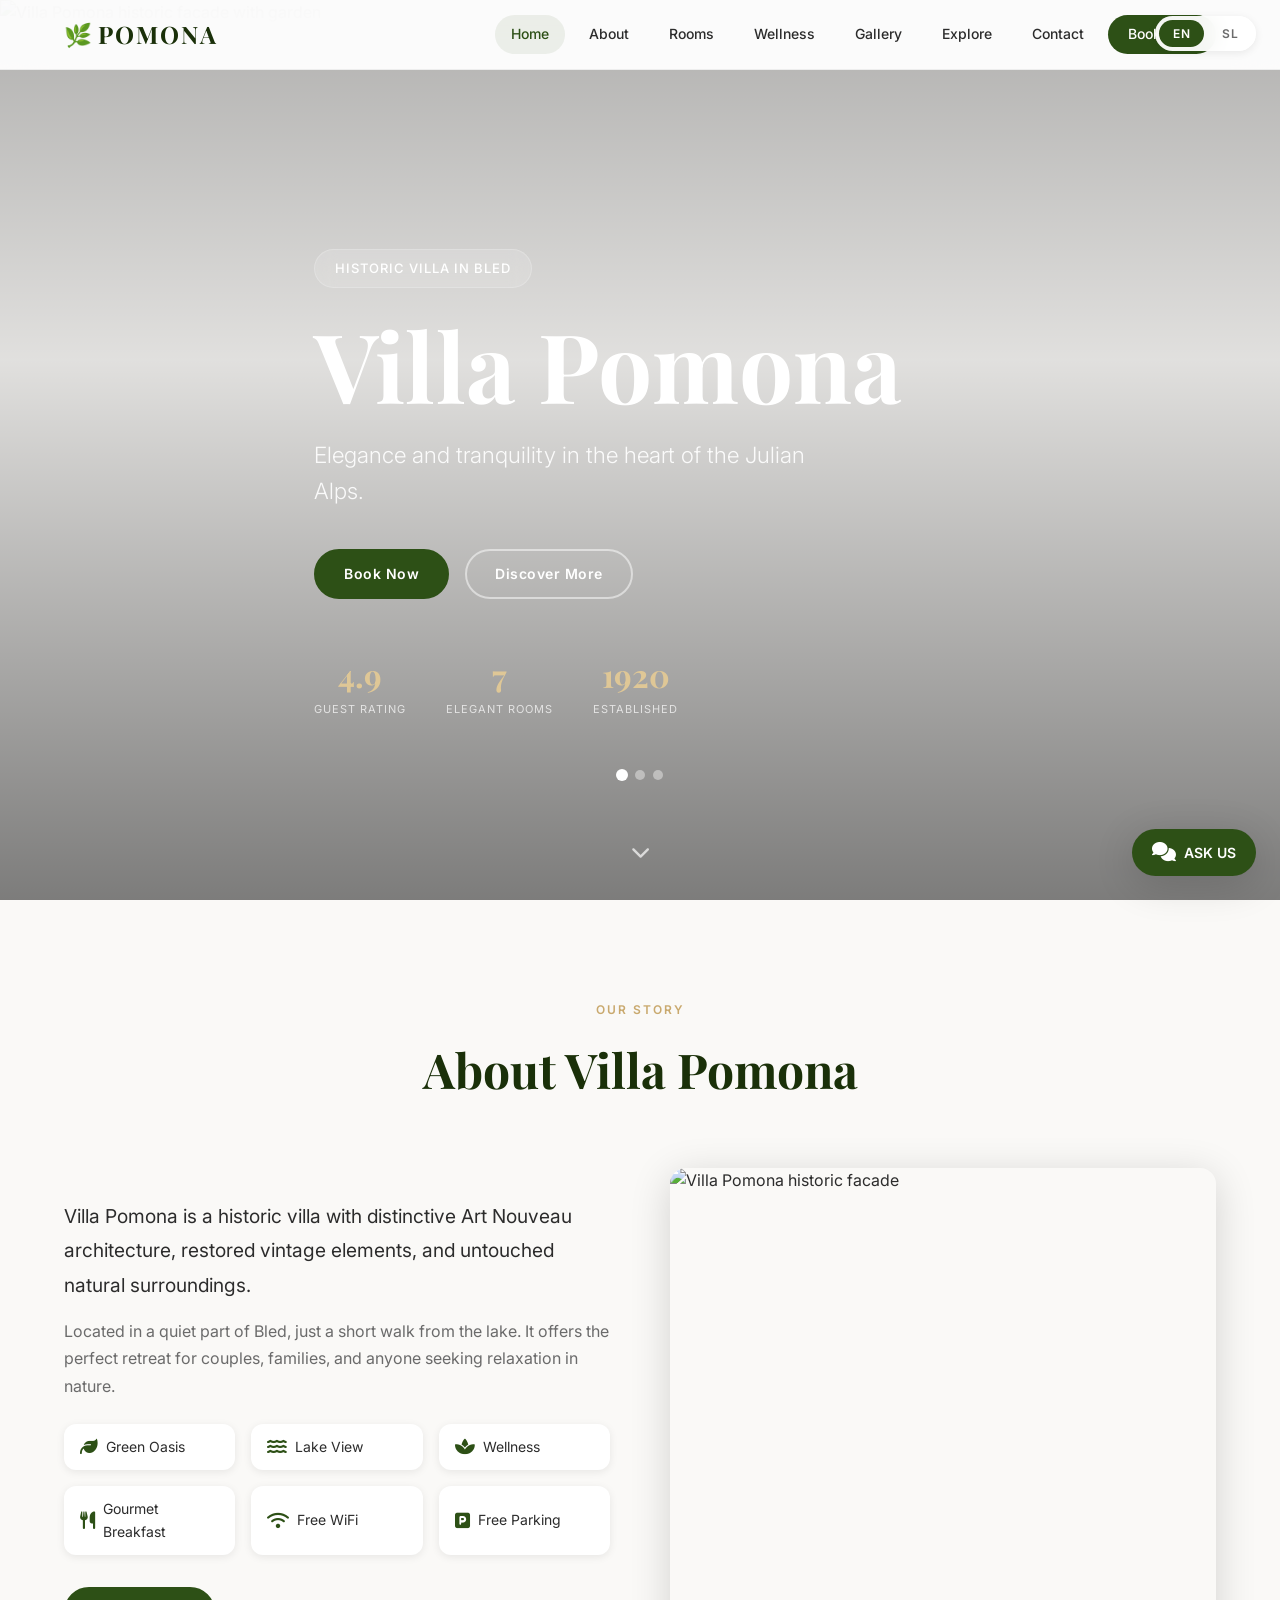
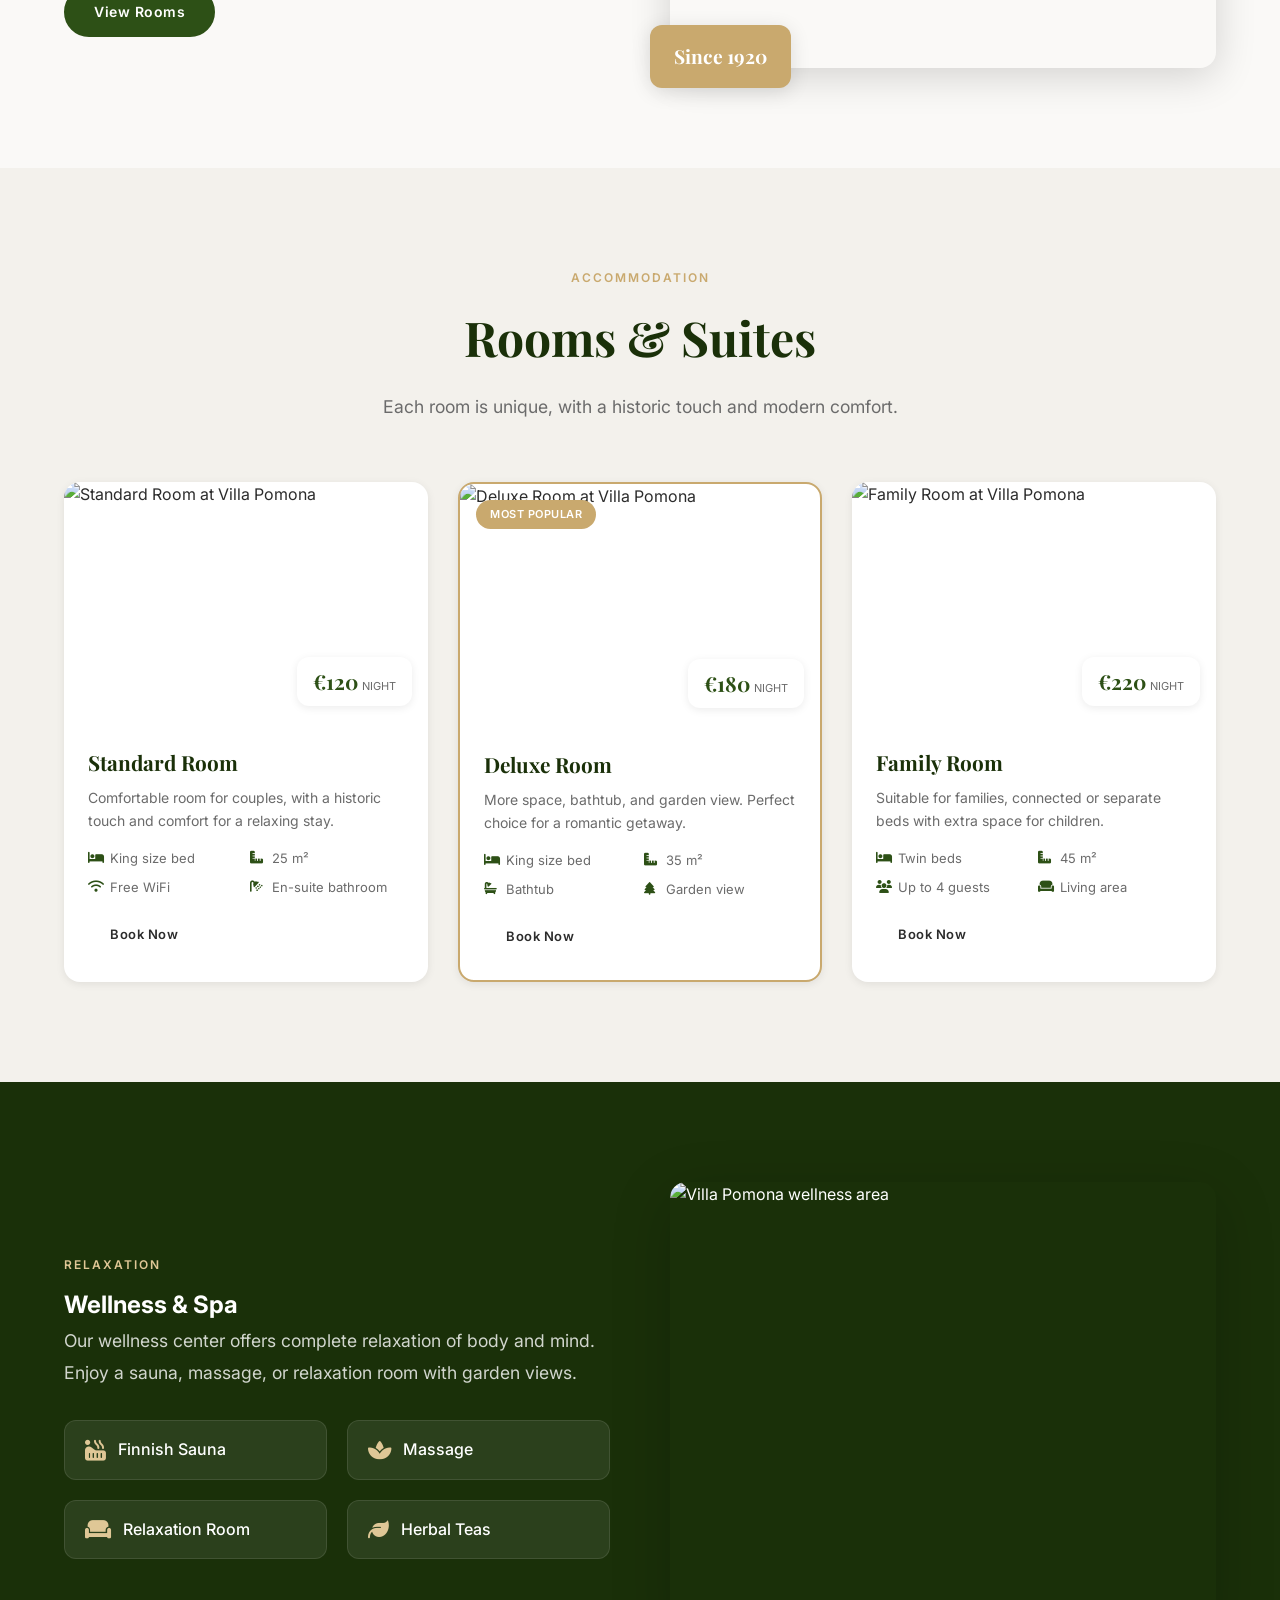
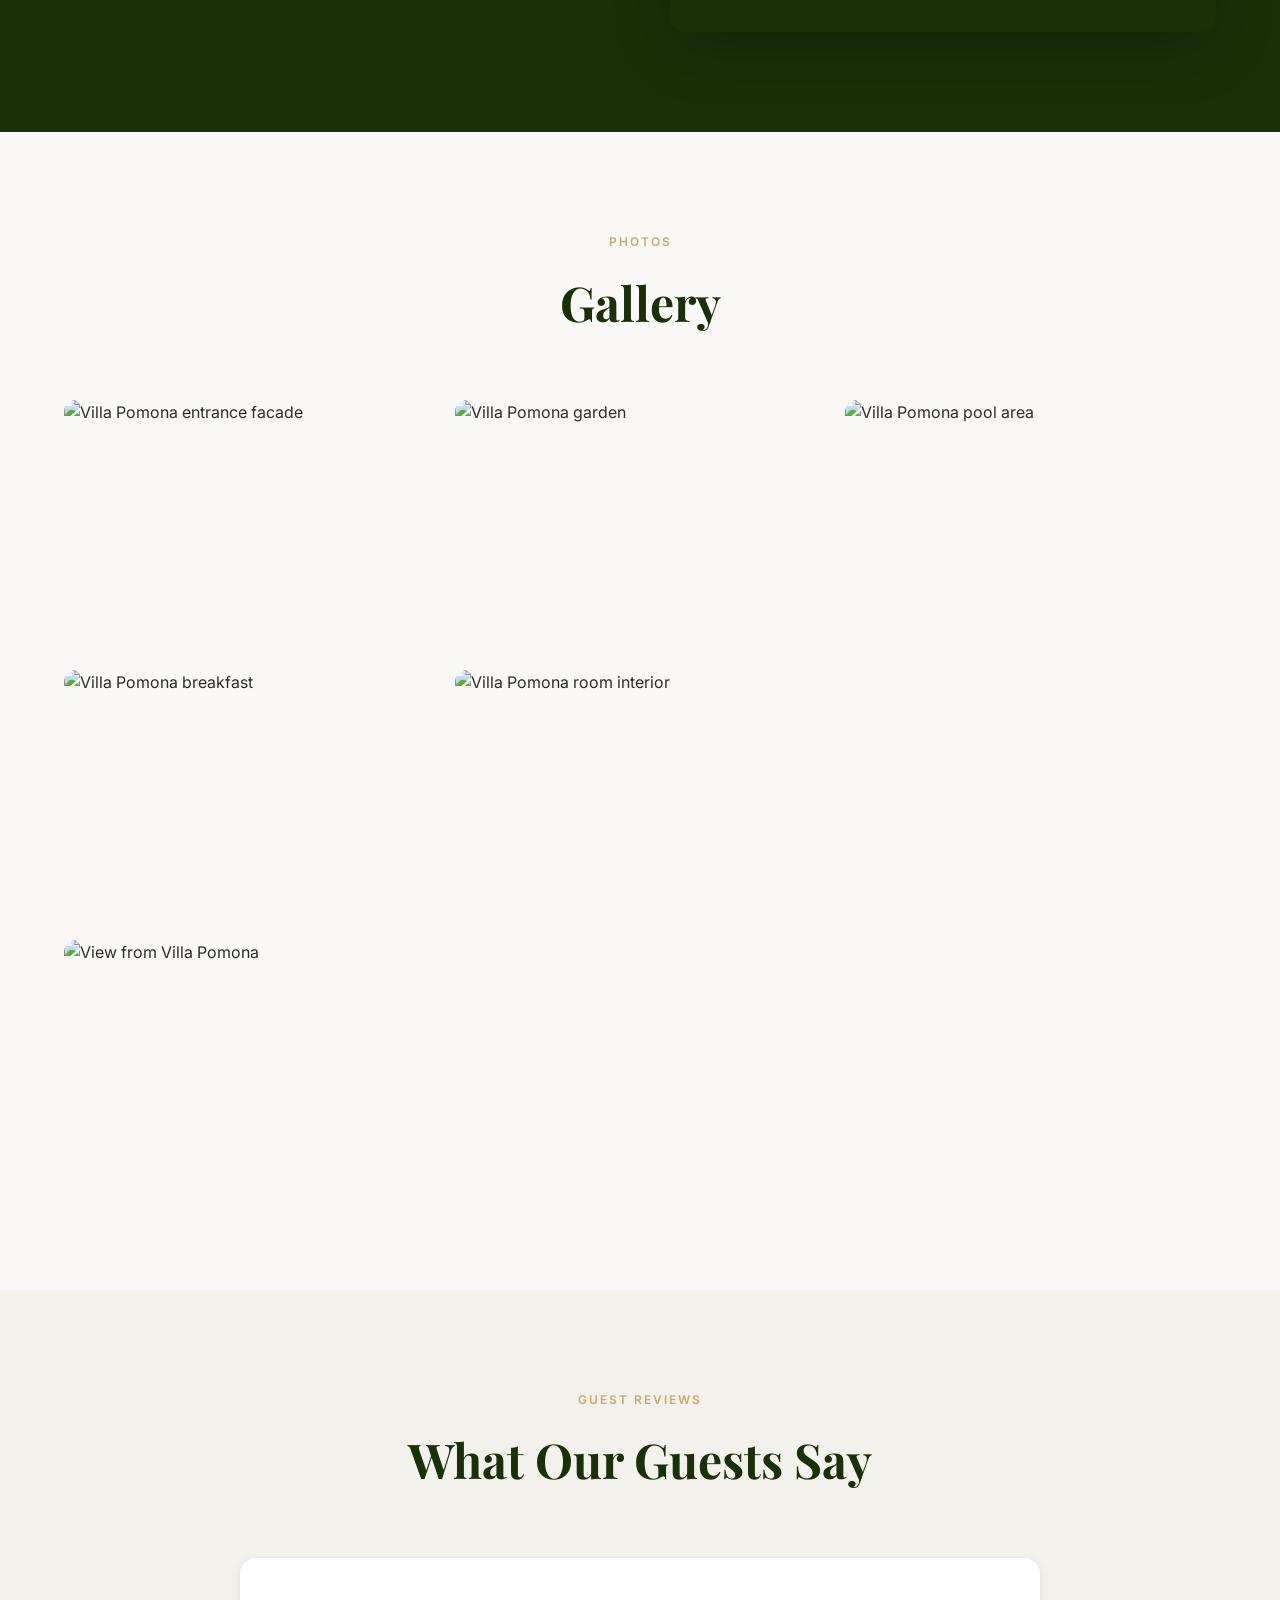
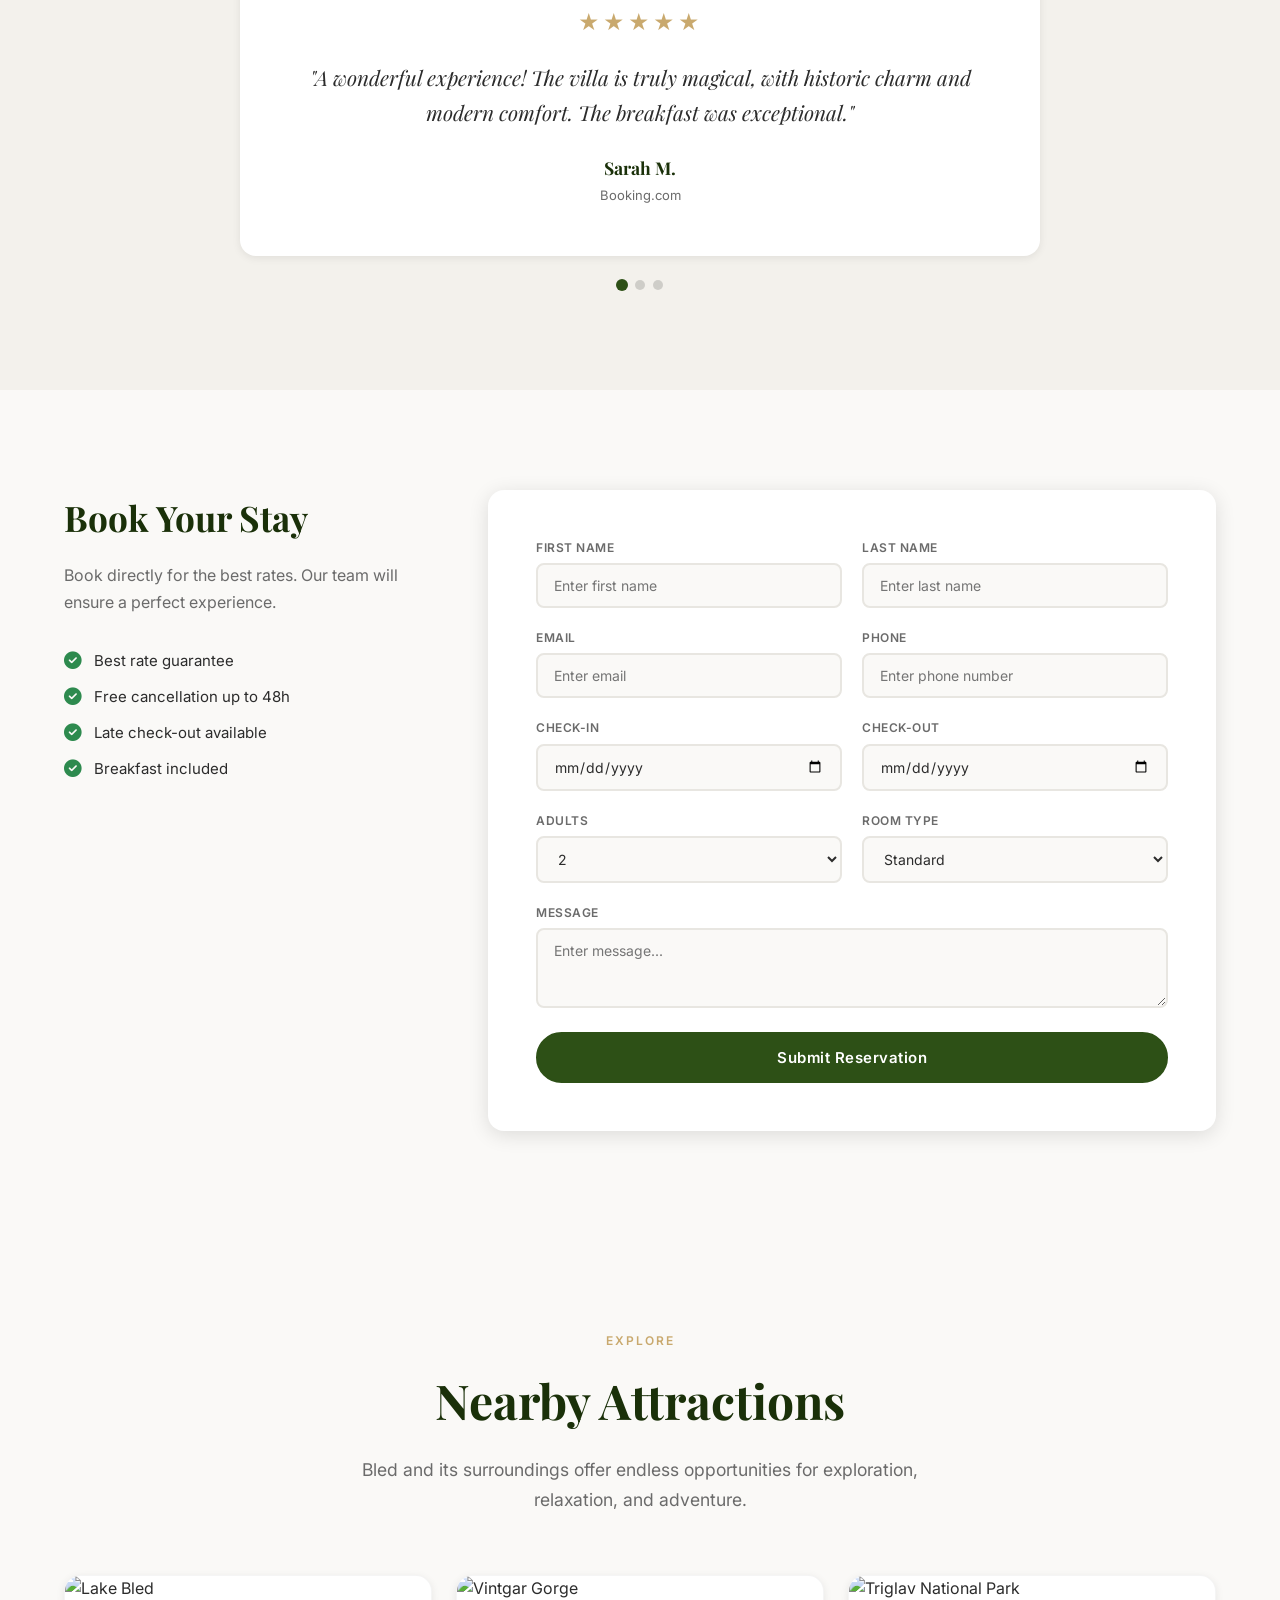
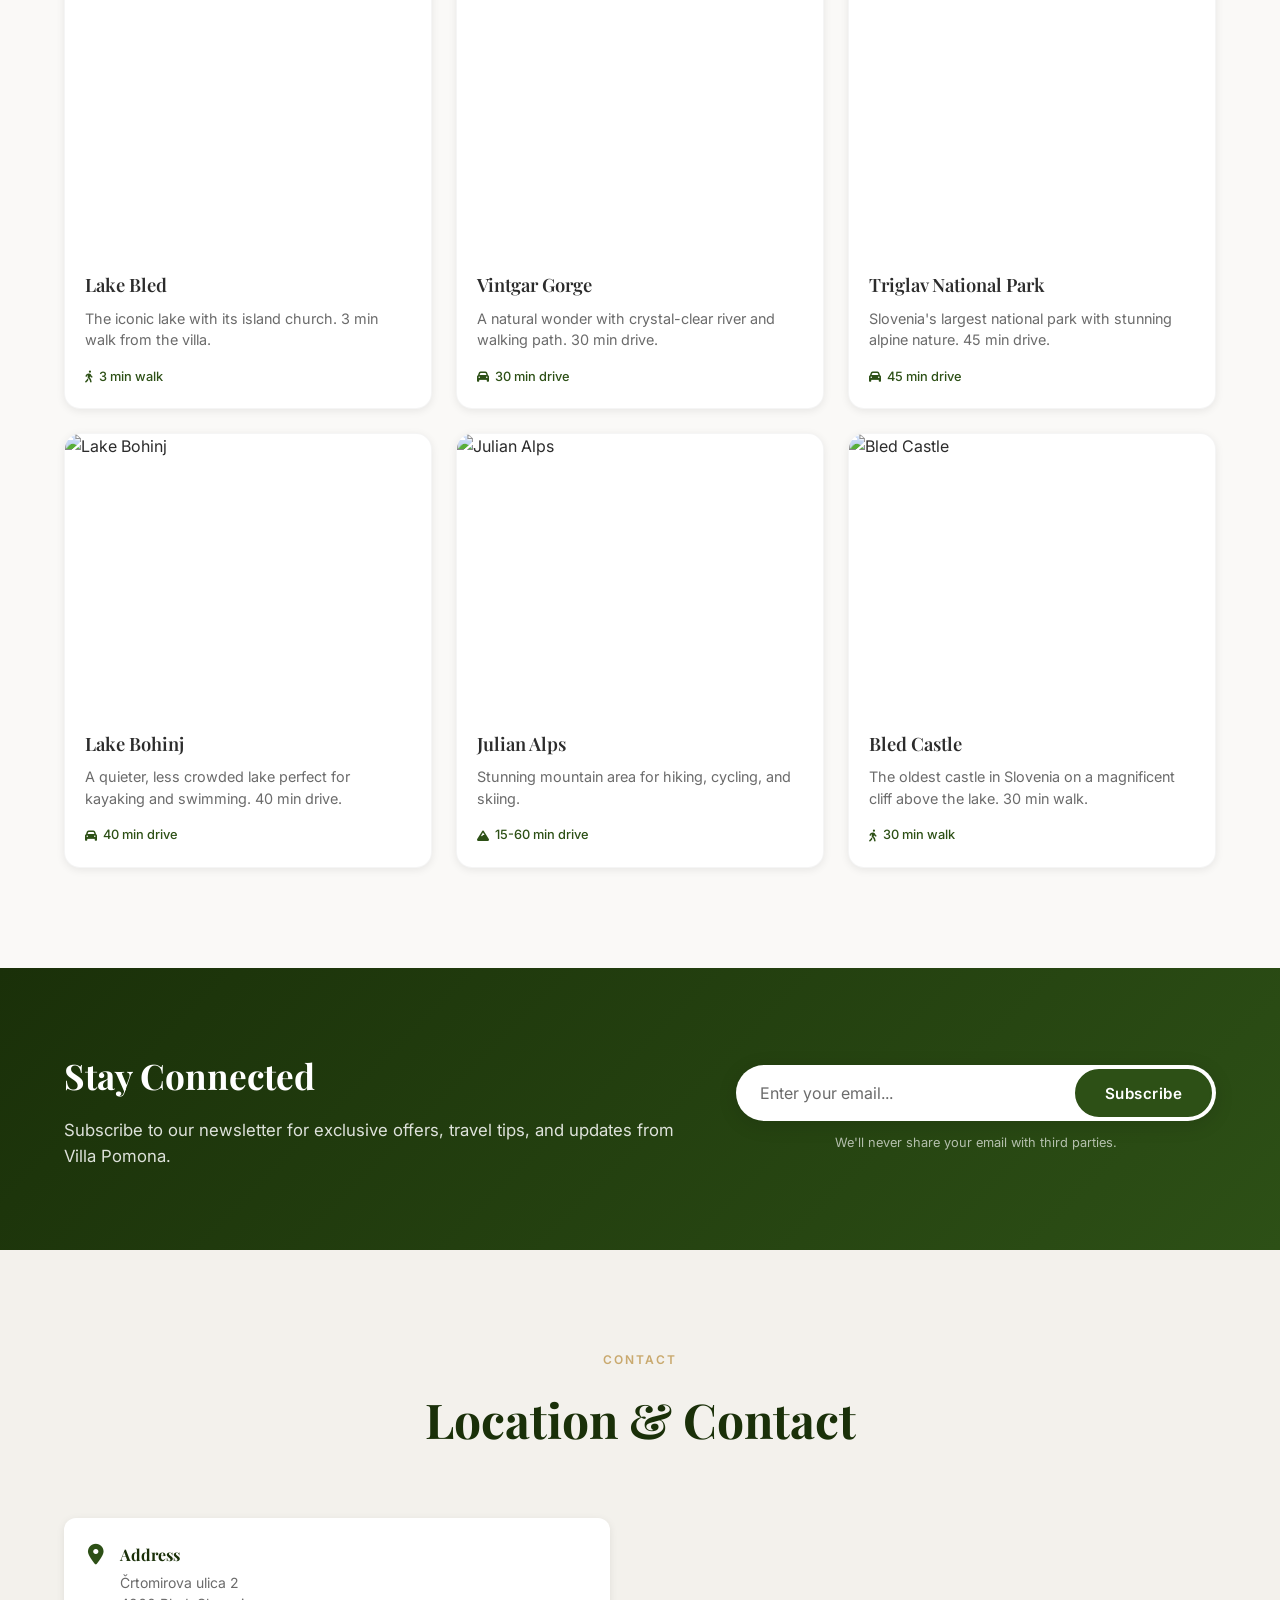
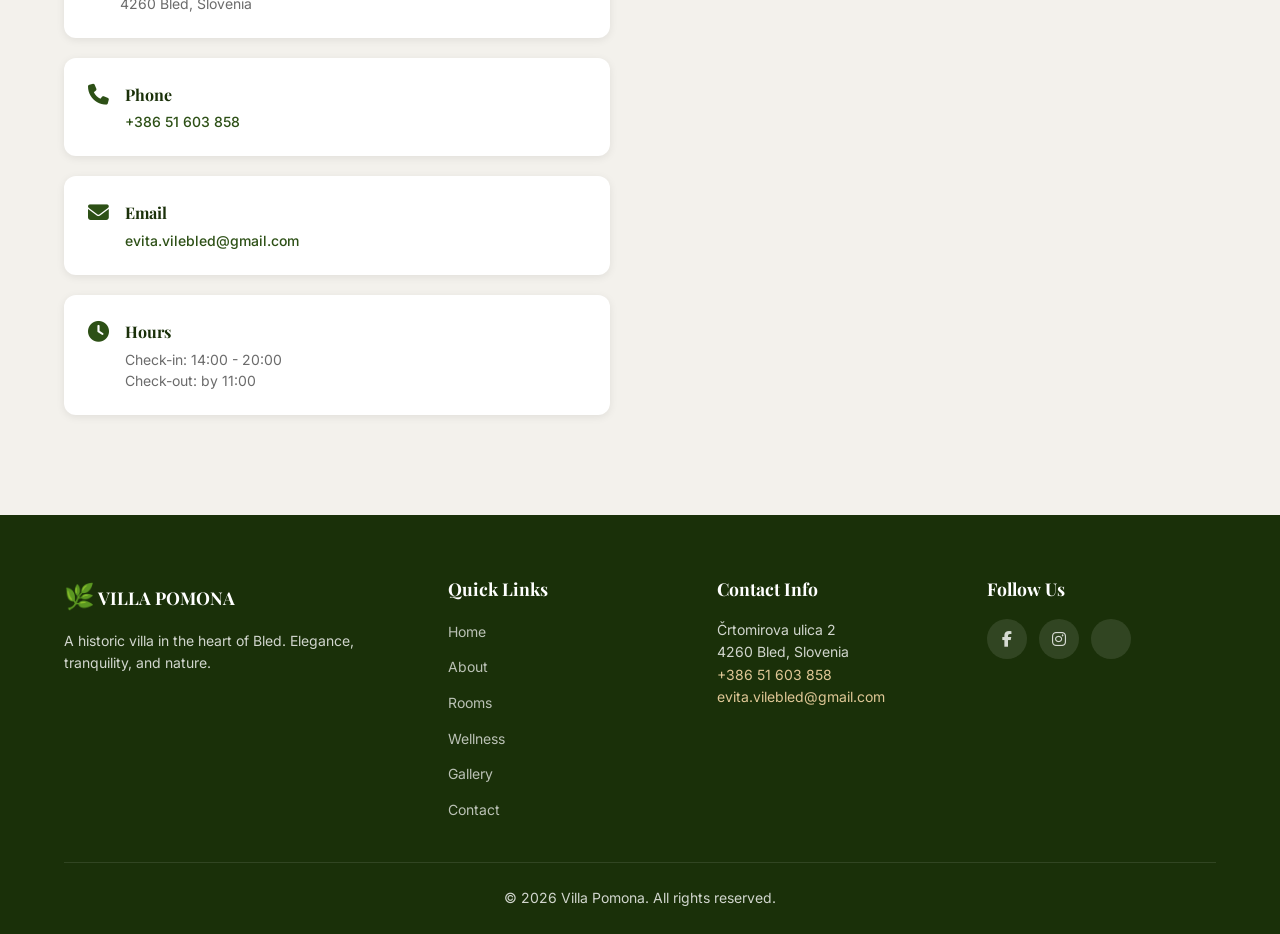
==== commit 78383c5c: "feat: add scroll-spy, back-to-top, counter animation, typing indicator, form feedback, smooth scroll" ====
--- a/index.html
+++ b/index.html
@@ -46,7 +46,7 @@
             "postalCode": "4260",
             "addressCountry": "SI"
         },
-        "telephone": "+38651603858",
+        "telephone": "+386****3858",
         "email": "evita.vilebled@gmail.com",
         "url": "https://villapomona.si",
         "priceRange": "€€",
@@ -436,7 +436,7 @@
                             </div>
                             <div class="form-group">
                                 <label for="phone" data-lang-sl="Telefon" data-lang-en="Phone">Phone</label>
-                                <input type="tel" id="phone" name="phone" required placeholder="" data-placeholder-sl="Vnesite telefon" data-placeholder-en="Enter phone number">
+                                <input type="tel" id="phone" name="phone" placeholder="" data-placeholder-sl="Vnesite telefon" data-placeholder-en="Enter phone number">
                             </div>
                             <div class="form-group">
                                 <label for="checkIn" data-lang-sl="Datum prihoda" data-lang-en="Check-in">Check-in</label>
@@ -468,6 +468,7 @@
                                 <textarea id="message" name="message" rows="3" data-placeholder-sl="Vnesite sporočilo..." data-placeholder-en="Enter message..."></textarea>
                             </div>
                         </div>
+                        <div id="formFeedback" class="form-feedback" style="display:none;" role="alert" aria-live="polite"></div>
                         <button type="submit" class="btn btn-primary btn-full" id="submitBtn" data-lang-sl="Pošlji rezervacijo" data-lang-en="Submit Reservation">Submit Reservation</button>
                     </form>
                 </div>
@@ -490,7 +491,7 @@
                     </div>
                     <div class="attraction-content">
                         <h3 data-lang-sl="Jezero Bled" data-lang-en="Lake Bled">Lake Bled</h3>
-                        <p data-lang-sl="Legendarno jezero z otokom in cerkvico. 3 min hoje od vile." data-lang-en="The iconic lake with its island church. 3 min walk from the villa.">The iconic lake with its island church. 3 min walk from the villa.</p>
+                        <p data-lang-sl="Legendarno jezero z otokom in cerkvico. 3 min heute od vile." data-lang-en="The iconic lake with its island church. 3 min walk from the villa.">The iconic lake with its island church. 3 min walk from the villa.</p>
                         <span class="attraction-distance"><i class="fas fa-walking"></i> <span data-lang-sl="3 min hoje" data-lang-en="3 min walk">3 min walk</span></span>
                     </div>
                 </div>
@@ -587,7 +588,7 @@
                         <i class="fas fa-phone"></i>
                         <div>
                             <h4 data-lang-sl="Telefon" data-lang-en="Phone">Phone</h4>
-                            <p><a href="tel:+38651603858">+386 51 603 858</a></p>
+                            <p><a href="tel:+386****3858">+386 51 603 858</a></p>
                         </div>
                     </div>
                     <div class="contact-card">
@@ -640,7 +641,7 @@
                 </div>
                 <div class="footer-section">
                     <h4 data-lang-sl="Kontaktni podatki" data-lang-en="Contact Info">Contact Info</h4>
-                    <p>Črtomirova ulica 2<br>4260 Bled, Slovenia<br><a href="tel:+38651603858">+386 51 603 858</a><br><a href="mailto:evita.vilebled@gmail.com">evita.vilebled@gmail.com</a></p>
+                    <p>Črtomirova ulica 2<br>4260 Bled, Slovenia<br><a href="tel:+386****3858">+386 51 603 858</a><br><a href="mailto:evita.vilebled@gmail.com">evita.vilebled@gmail.com</a></p>
                 </div>
                 <div class="footer-section">
                     <h4 data-lang-sl="Sledite nam" data-lang-en="Follow Us">Follow Us</h4>
@@ -652,7 +653,7 @@
                 </div>
             </div>
             <div class="footer-bottom">
-                <p>&copy; 2025 Villa Pomona. <span data-lang-sl="Vse pravice pridržane." data-lang-en="All rights reserved.">All rights reserved.</span></p>
+                <p>&copy; <span id="footerYear">2025</span> Villa Pomona. <span data-lang-sl="Vse pravice pridržane." data-lang-en="All rights reserved.">All rights reserved.</span></p>
             </div>
         </div>
     </footer>
@@ -664,6 +665,11 @@
         <button class="lightbox-next" onclick="event.stopPropagation(); changeLightbox(1)"><i class="fas fa-chevron-right"></i></button>
         <img id="lightboxImg" src="" alt="Gallery image">
     </div>
+
+    <!-- Back to Top Button -->
+    <button id="backToTop" class="back-to-top" onclick="scrollToTop()" aria-label="Back to top">
+        <i class="fas fa-chevron-up"></i>
+    </button>
 
     <!-- Virtual Agent Widget -->
     <div class="chat-widget" id="chatWidget">
--- a/style.css
+++ b/style.css
@@ -1789,6 +1789,118 @@
     }
 }
 
+/* ===== Back to Top Button ===== */
+.back-to-top {
+    position: fixed;
+    bottom: 24px;
+    right: 24px;
+    z-index: 998;
+    width: 48px;
+    height: 48px;
+    border-radius: 50%;
+    background: var(--color-primary);
+    color: var(--color-white);
+    border: none;
+    cursor: pointer;
+    display: flex;
+    align-items: center;
+    justify-content: center;
+    font-size: 1.1rem;
+    box-shadow: var(--shadow-md);
+    opacity: 0;
+    visibility: hidden;
+    transform: translateY(20px);
+    transition: all var(--transition-normal);
+}
+
+.back-to-top.visible {
+    opacity: 1;
+    visibility: visible;
+    transform: translateY(0);
+}
+
+.back-to-top:hover {
+    background: var(--color-primary-light);
+    transform: translateY(-3px);
+    box-shadow: var(--shadow-lg);
+}
+
+/* ===== Form Feedback ===== */
+.form-feedback {
+    padding: 14px 20px;
+    border-radius: var(--radius-md);
+    margin-bottom: 16px;
+    font-size: 0.95rem;
+    font-weight: 500;
+    animation: fadeInUp 0.3s ease;
+}
+
+.form-feedback.success {
+    background: rgba(45, 138, 78, 0.1);
+    color: var(--color-success);
+    border: 1px solid rgba(45, 138, 78, 0.25);
+}
+
+.form-feedback.error {
+    background: rgba(192, 57, 43, 0.1);
+    color: var(--color-error);
+    border: 1px solid rgba(192, 57, 43, 0.25);
+}
+
+/* ===== Chat Typing Indicator ===== */
+.chat-message.typing .typing-dot {
+    display: inline-block;
+    animation: typingBounce 1.4s ease-in-out infinite;
+    font-size: 1.5rem;
+    line-height: 0.5;
+    color: var(--color-text-light);
+}
+
+.chat-message.typing .typing-dot:nth-child(2) {
+    animation-delay: 0.2s;
+}
+
+.chat-message.typing .typing-dot:nth-child(3) {
+    animation-delay: 0.4s;
+}
+
+@keyframes typingBounce {
+    0%, 60%, 100% { transform: translateY(0); }
+    30% { transform: translateY(-6px); }
+}
+
+/* ===== Scroll Reveal Animation ===== */
+.reveal {
+    opacity: 0;
+    transform: translateY(30px);
+    transition: opacity 0.6s ease, transform 0.6s ease;
+}
+
+.reveal.visible {
+    opacity: 1;
+    transform: translateY(0);
+}
+
+/* ===== Enhanced Mobile Menu ===== */
+.nav-menu.open {
+    display: flex;
+    flex-direction: column;
+    position: absolute;
+    top: 100%;
+    left: 0;
+    right: 0;
+    background: var(--color-white);
+    padding: 16px;
+    box-shadow: var(--shadow-lg);
+    border-radius: 0 0 var(--radius-lg) var(--radius-lg);
+    animation: slideInDown 0.3s ease;
+}
+
+@keyframes slideInDown {
+    from { opacity: 0; transform: translateY(-10px); }
+    to { opacity: 1; transform: translateY(0); }
+}
+
 /* ===== Print Styles ===== */
 @media print {
     .language-switcher,
@@ -1797,7 +1909,8 @@
     .scroll-indicator,
     .slider-prev,
     .slider-next,
-    .slider-dots {
+    .slider-dots,
+    .back-to-top {
         display: none !important;
     }
     
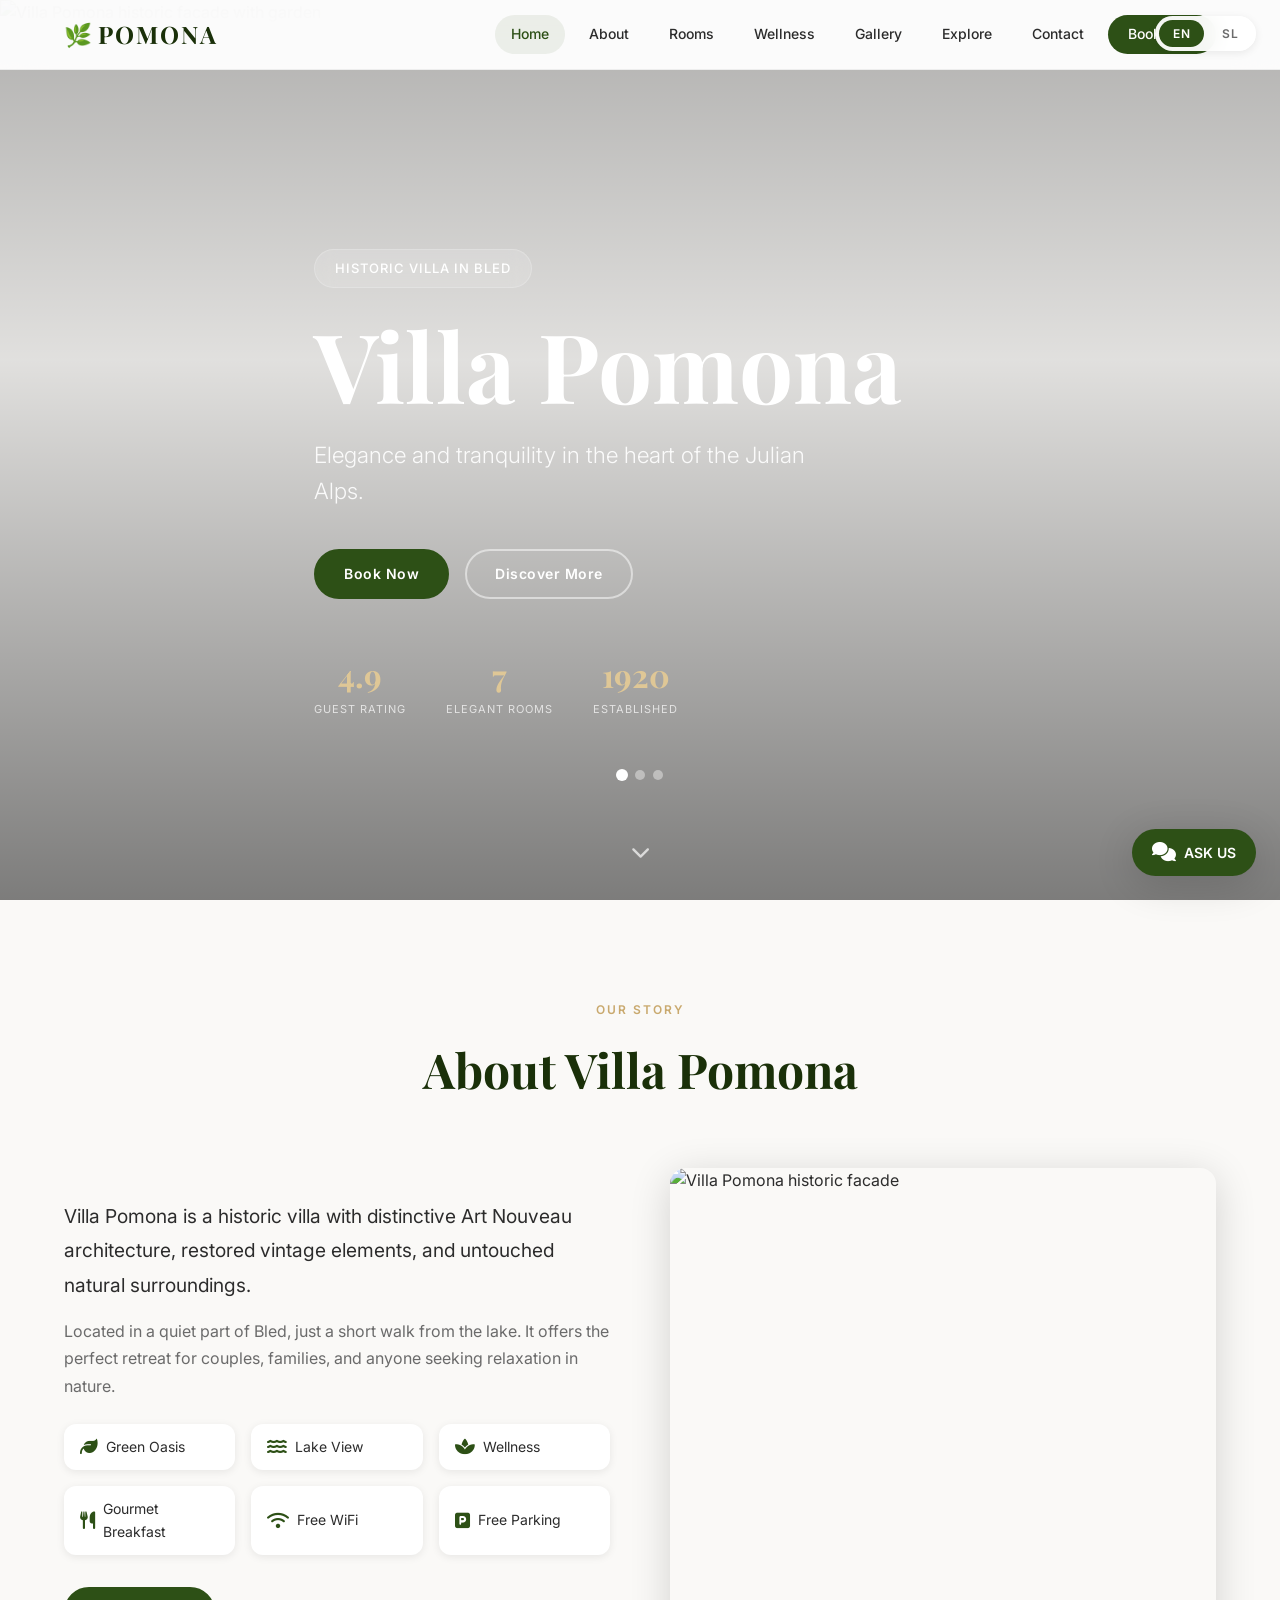
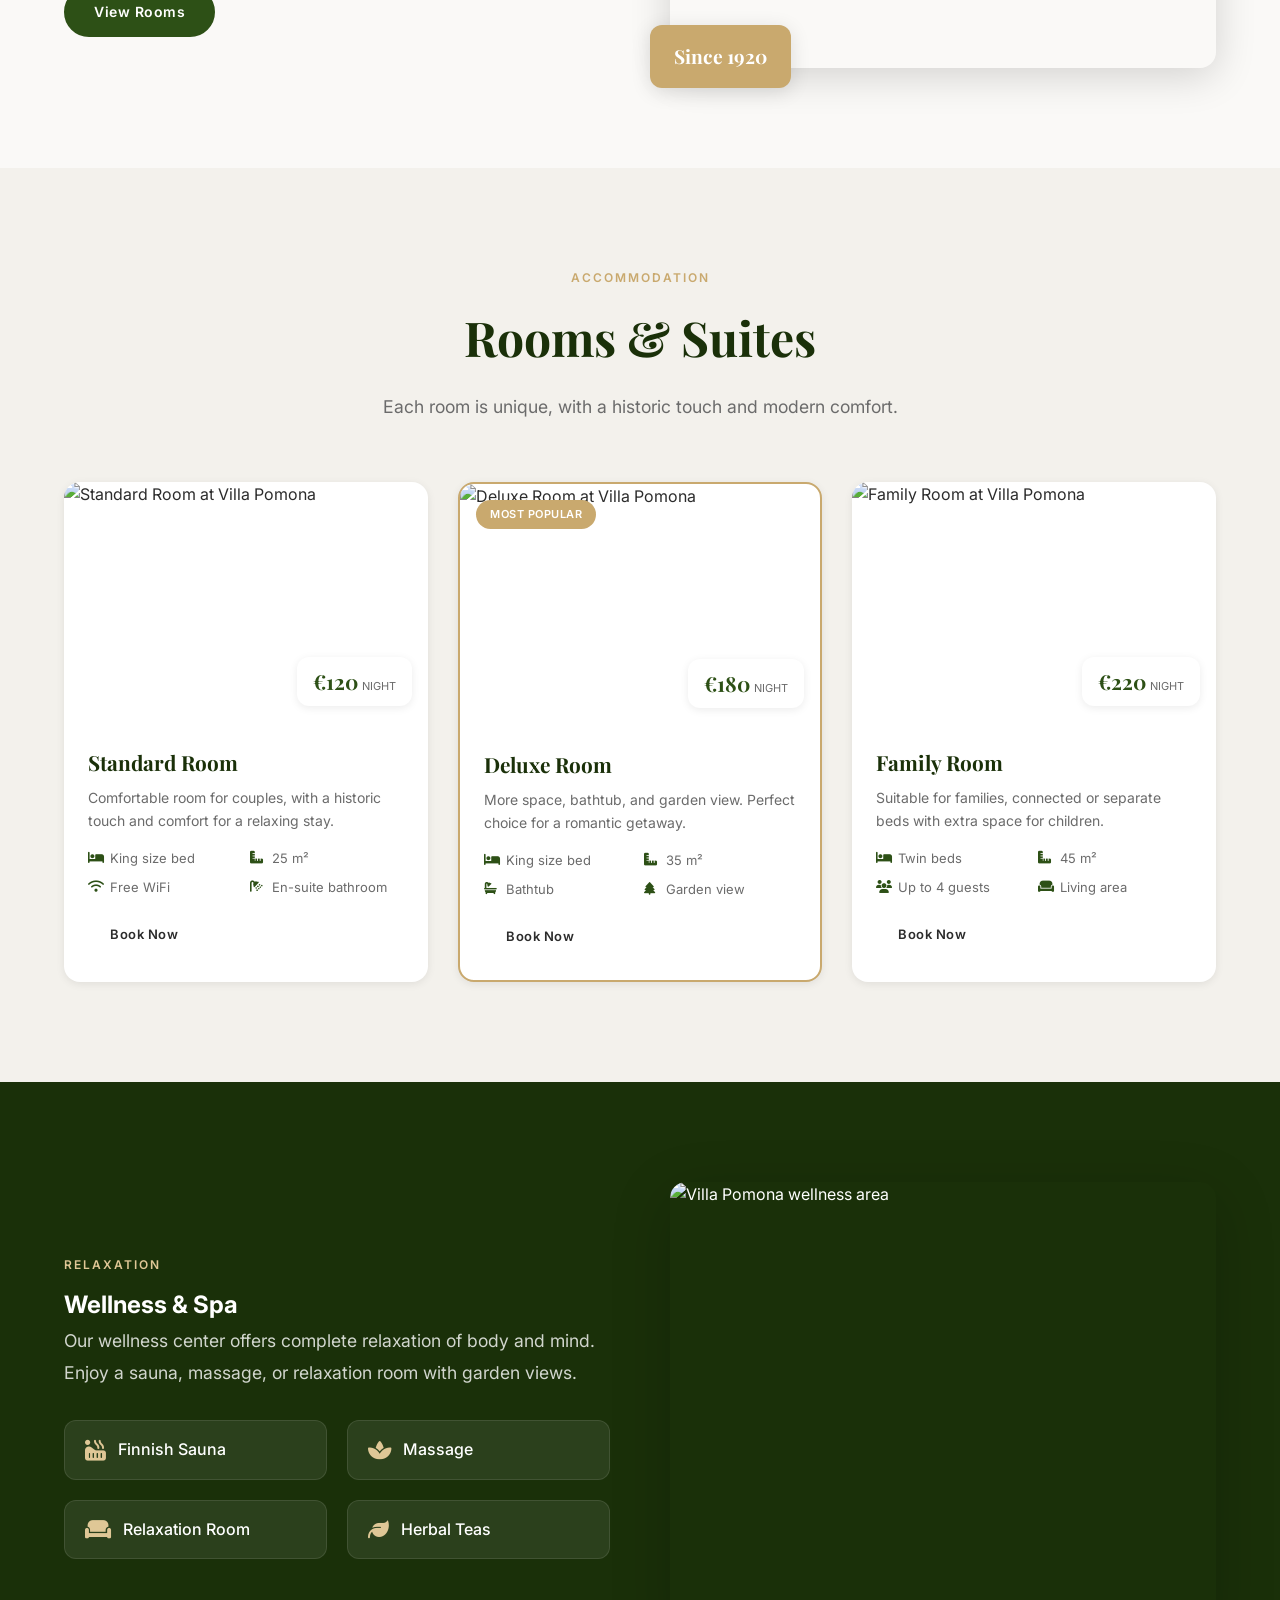
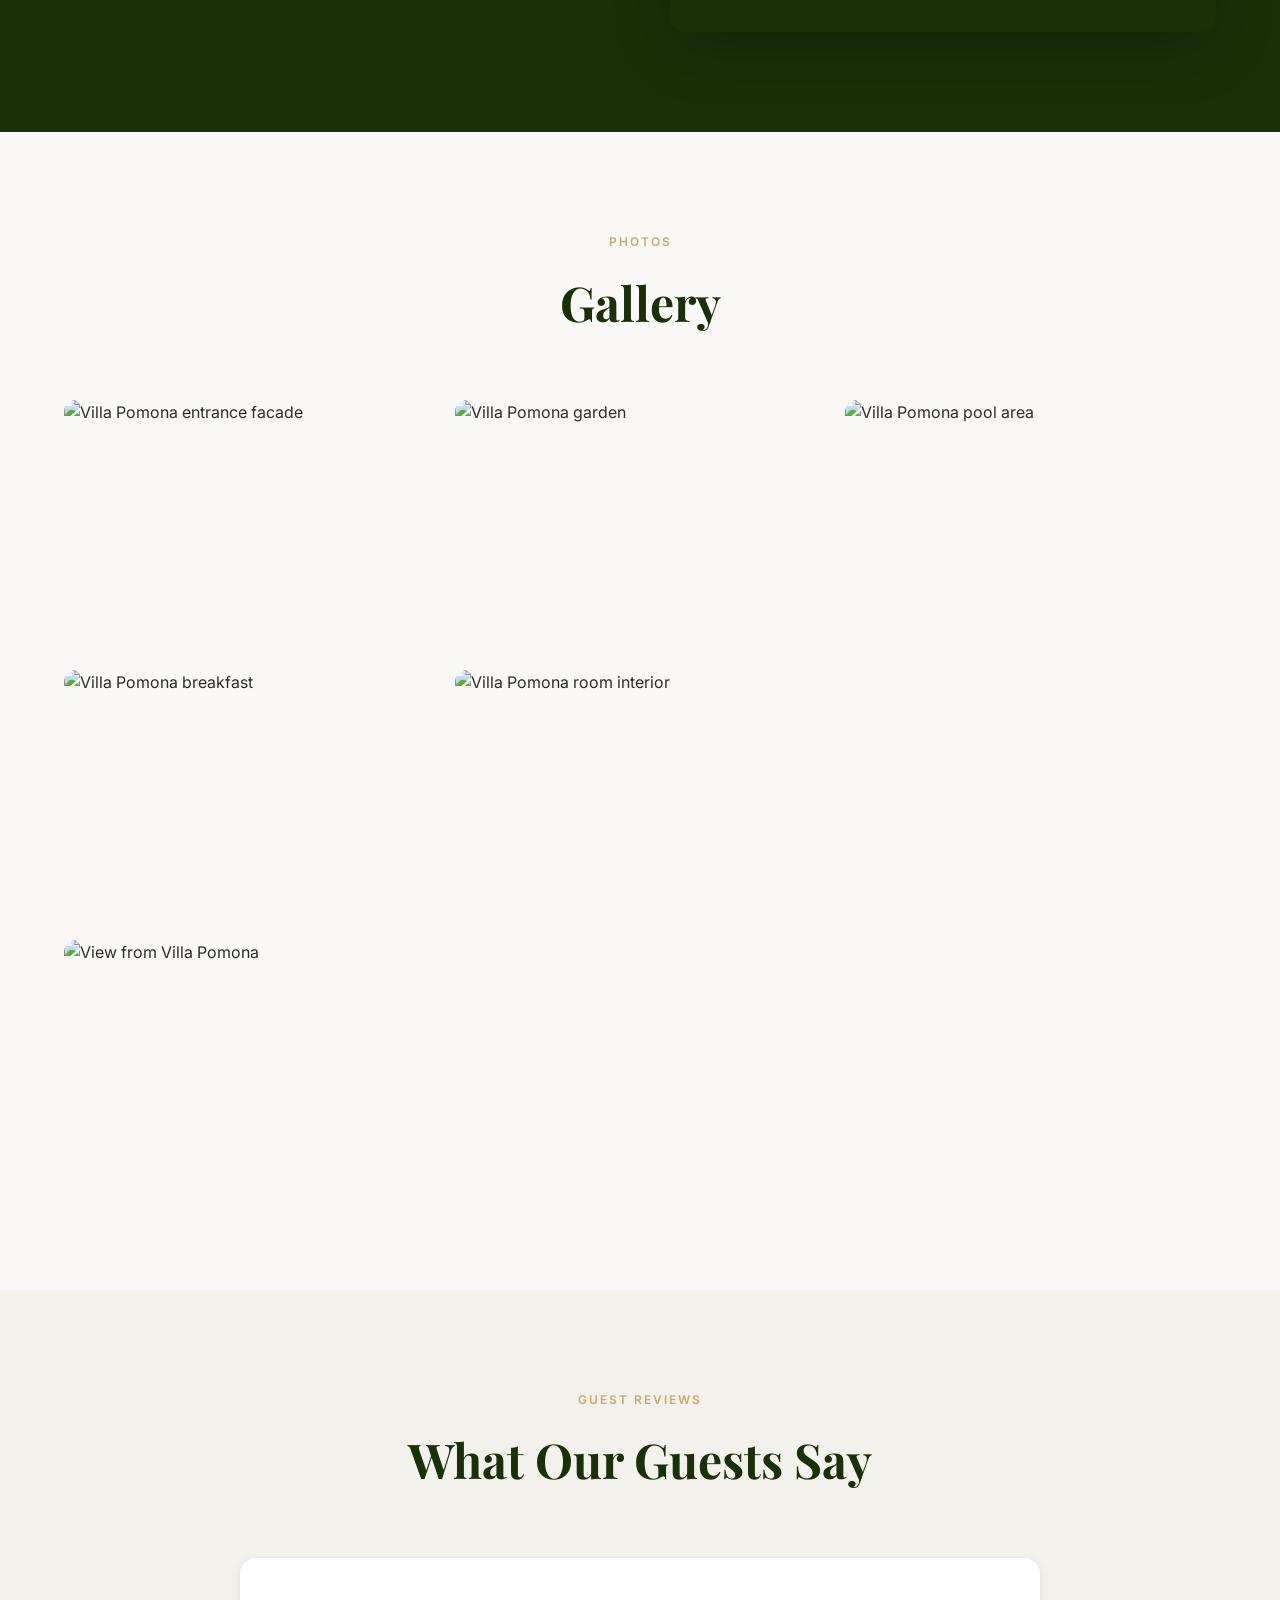
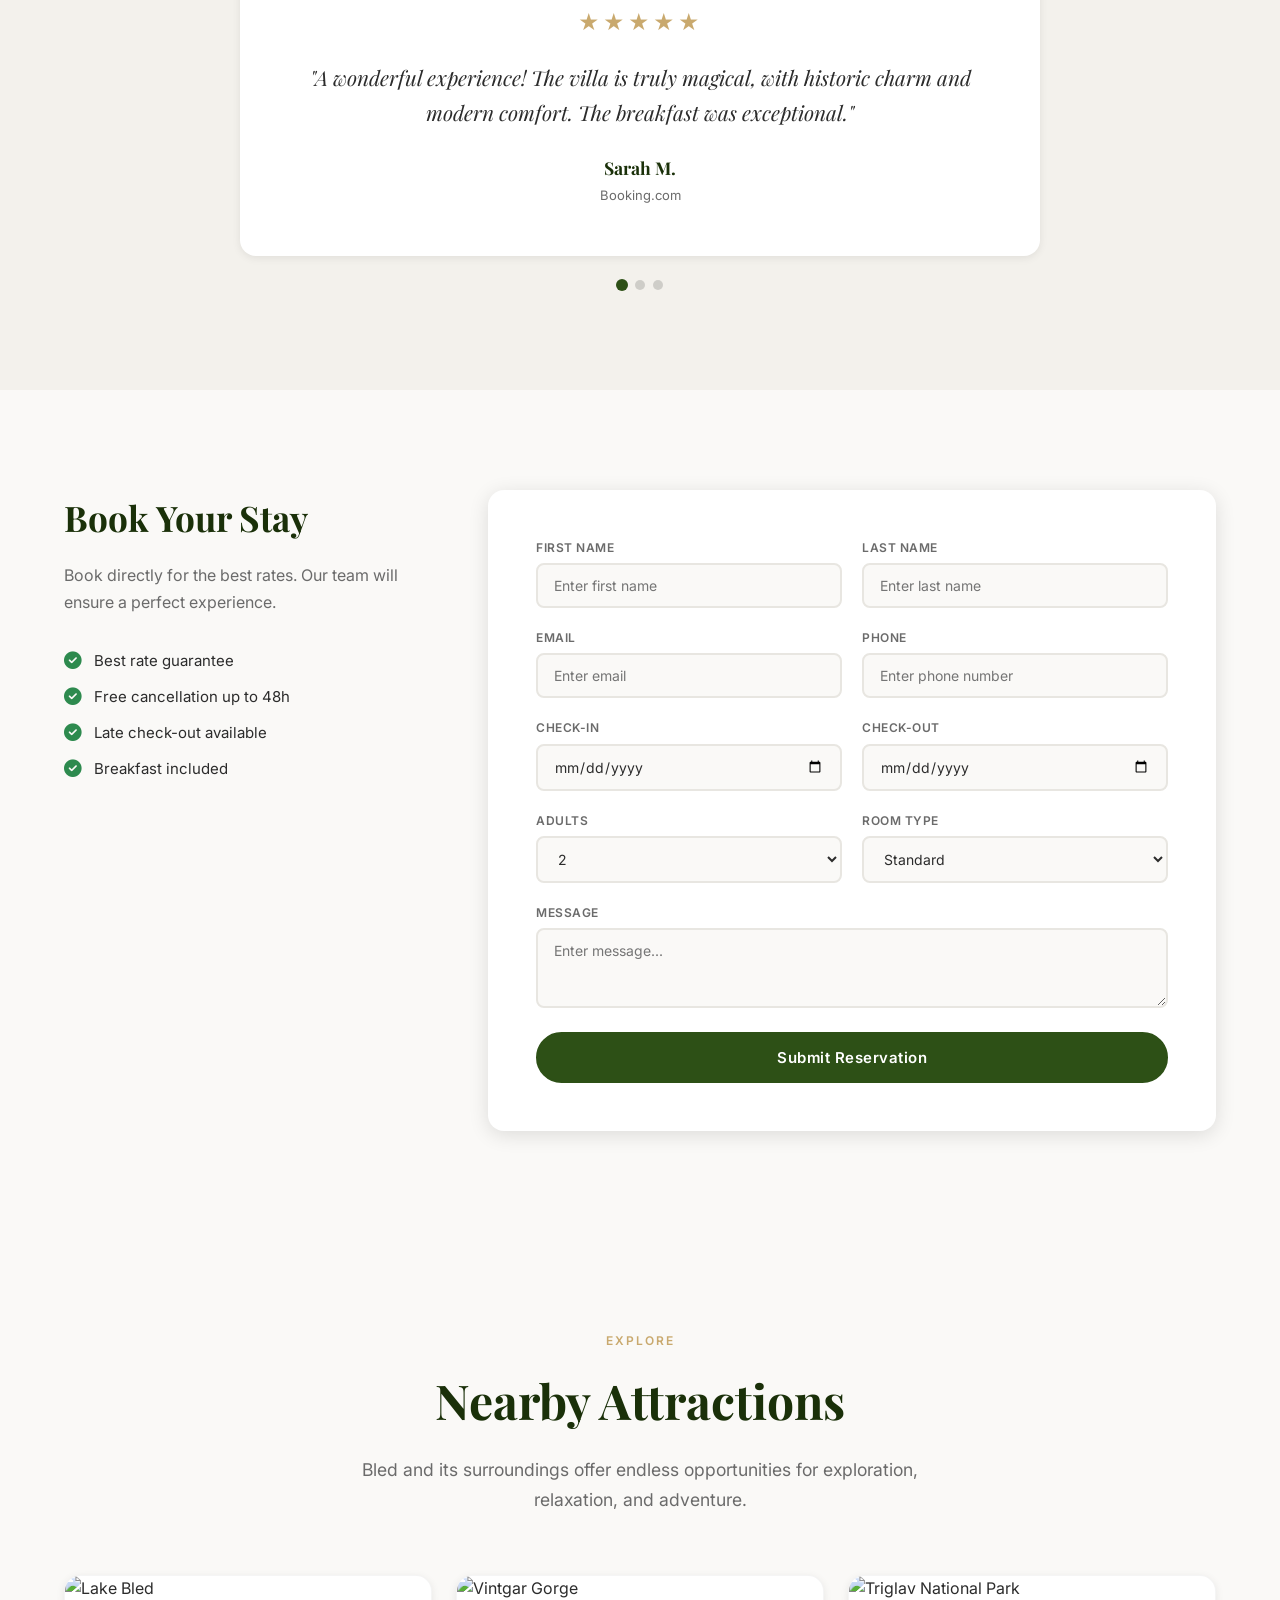
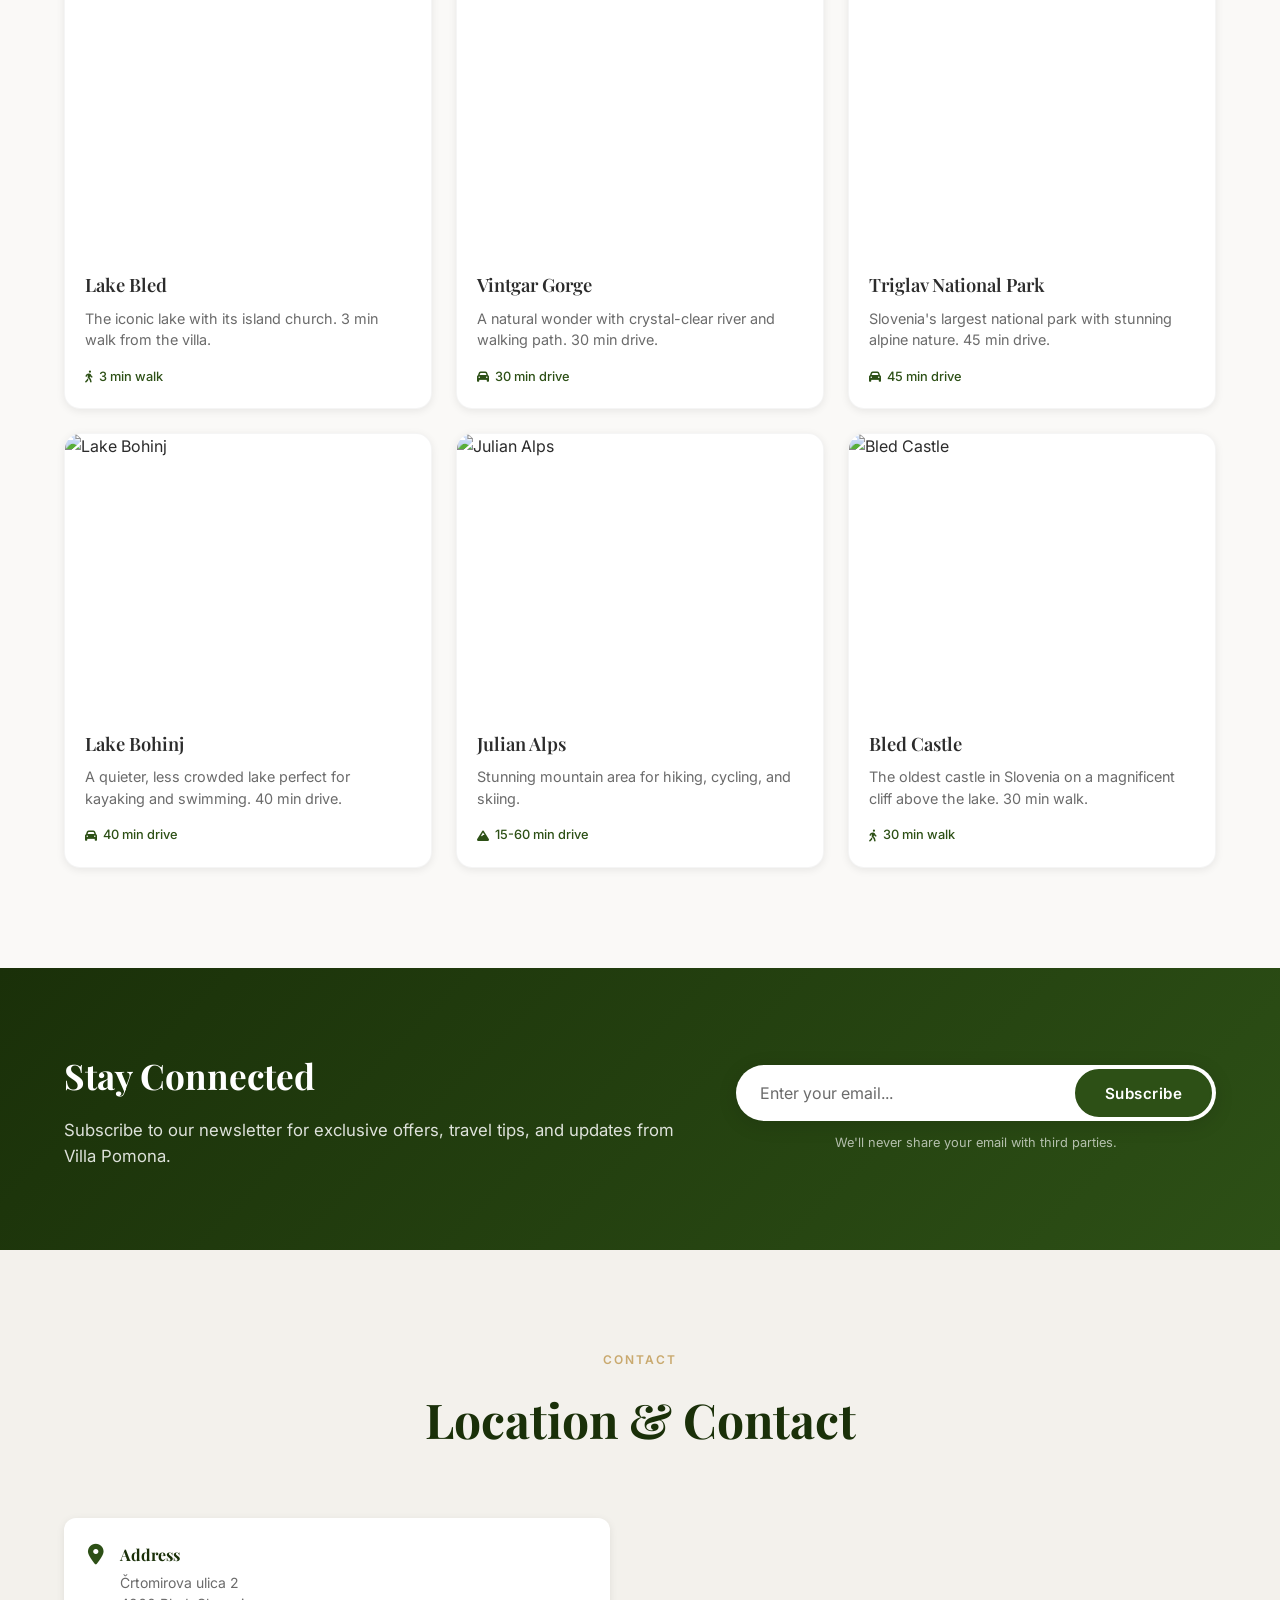
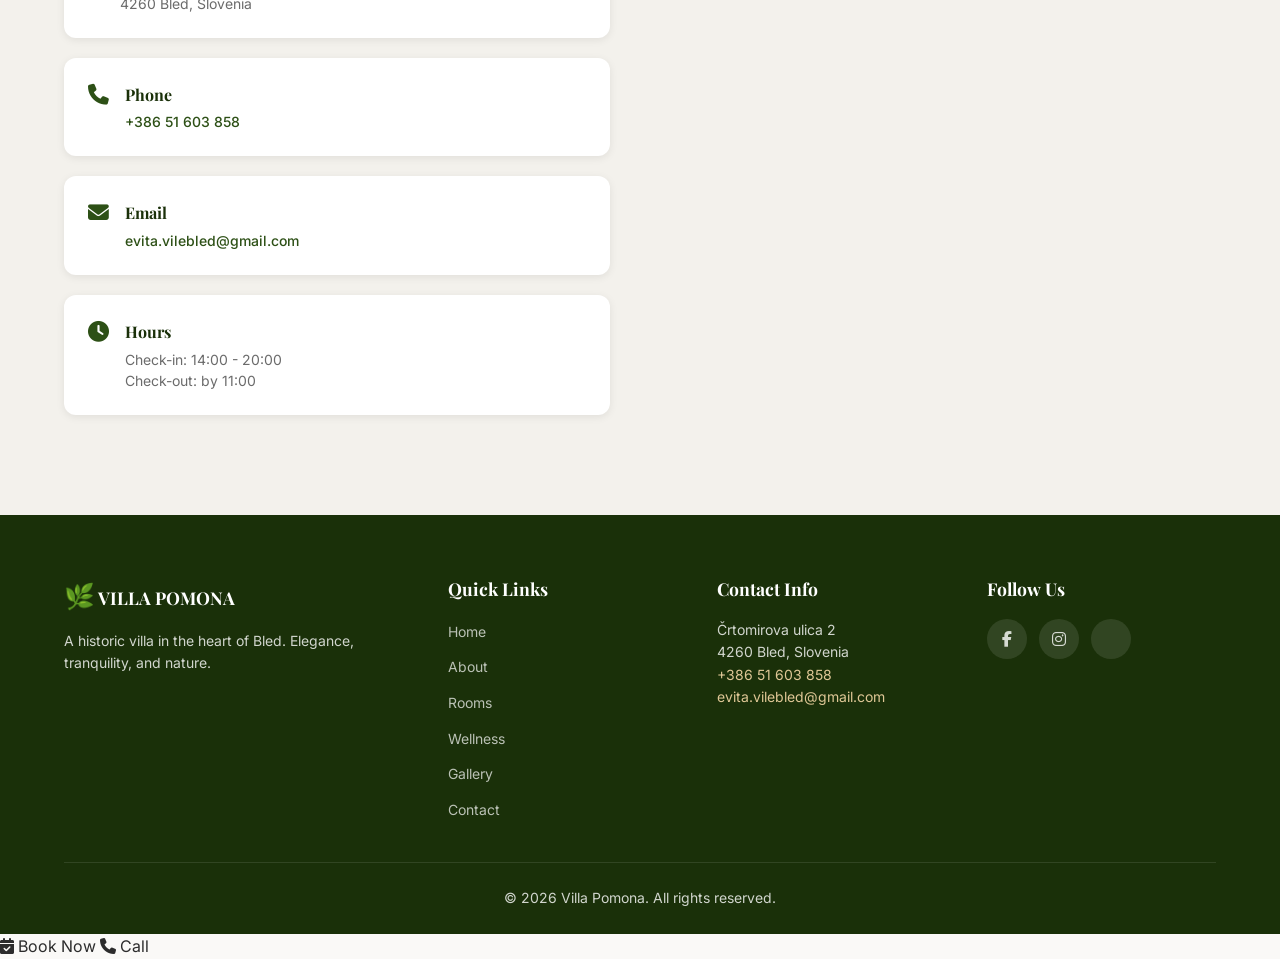
==== commit c4481e54: "fix: resolve merge conflicts in index.html head section" ====
--- a/index.html
+++ b/index.html
@@ -6,6 +6,7 @@
     <title>Villa Pomona | Historic Boutique Hotel Bled, Slovenia</title>
     <meta name="description" content="Villa Pomona — a historic boutique villa in Bled, Slovenia. Elegant rooms & suites, wellness, gourmet breakfast, and stunning views of Lake Bled and the Julian Alps.">
     <meta name="keywords" content="Villa Pomona, Bled hotel, boutique hotel Bled, Slovenia accommodation, Lake Bled villa, historic hotel Slovenia, wellness Bled">
+    <link rel="canonical" href="https://villapomona.si/">
     
     <!-- OpenGraph -->
     <meta property="og:title" content="Villa Pomona | Historic Boutique Hotel Bled">
@@ -54,6 +55,36 @@
             "@type": "Rating",
             "ratingValue": "4.5"
         },
+        "aggregateRating": {
+            "@type": "AggregateRating",
+            "ratingValue": "4.9",
+            "reviewCount": "127",
+            "bestRating": "5",
+            "worstRating": "1"
+        },
+        "review": [
+            {
+                "@type": "Review",
+                "author": { "@type": "Person", "name": "Sarah M." },
+                "datePublished": "2025-09-15",
+                "reviewRating": { "@type": "Rating", "ratingValue": "5" },
+                "reviewBody": "A wonderful experience! The villa is truly magical, with historic charm and modern comfort. The breakfast was exceptional."
+            },
+            {
+                "@type": "Review",
+                "author": { "@type": "Person", "name": "Marko T." },
+                "datePublished": "2025-08-22",
+                "reviewRating": { "@type": "Rating", "ratingValue": "5" },
+                "reviewBody": "The best accommodation in Bled. The wellness was incredible, and the rooms beautifully furnished. We're coming back!"
+            },
+            {
+                "@type": "Review",
+                "author": { "@type": "Person", "name": "Anna K." },
+                "datePublished": "2025-07-10",
+                "reviewRating": { "@type": "Rating", "ratingValue": "5" },
+                "reviewBody": "Perfect location, beautiful villa, and exceptional hospitality. The sauna and massage were a top-notch experience."
+            }
+        ],
         "amenityFeature": [
             {"@type": "LocationFeatureSpecification", "name": "Free WiFi", "value": true},
             {"@type": "LocationFeatureSpecification", "name": "Wellness & Spa", "value": true},
@@ -67,6 +98,67 @@
             "latitude": 46.3683,
             "longitude": 14.1145
         }
+    }
+    </script>
+
+    <!-- JSON-LD Structured Data (Enhanced) -->
+    <script type="application/ld+json">
+    {
+        "@context": "https://schema.org",
+        "@type": "LodgingBusiness",
+        "name": "Villa Pomona",
+        "description": "Historic boutique villa in Bled, Slovenia. Elegant rooms, wellness, gourmet breakfast, and stunning views of Lake Bled and the Julian Alps.",
+        "url": "https://villapomona.si",
+        "telephone": "+386 51 603 858",
+        "email": "info@villapomona-bled.com",
+        "address": {
+            "@type": "PostalAddress",
+            "streetAddress": "Cesta svobode 22",
+            "addressLocality": "Bled",
+            "postalCode": "4260",
+            "addressCountry": "SI"
+        },
+        "geo": {
+            "@type": "GeoCoordinates",
+            "latitude": 46.3683,
+            "longitude": 14.1144
+        },
+        "priceRange": "€280 - €550",
+        "starRating": {
+            "@type": "Rating",
+            "ratingValue": 4.5,
+            "bestRating": 5
+        },
+        "amenityFeature": [
+            {"@type": "LocationFeatureSpecification", "name": "Free Wi-Fi"},
+            {"@type": "LocationFeatureSpecification", "name": "Private Swimming Pool"},
+            {"@type": "LocationFeatureSpecification", "name": "Sauna & Wellness"},
+            {"@type": "LocationFeatureSpecification", "name": "Free Private Parking"},
+            {"@type": "LocationFeatureSpecification", "name": "Gourmet Breakfast"},
+            {"@type": "LocationFeatureSpecification", "name": "Private Chef Available"},
+            {"@type": "LocationFeatureSpecification", "name": "Lake View"}
+        ],
+        "image": "https://villapomona.si/assets/images/hero-1.jpg",
+        "aggregateRating": {
+            "@type": "AggregateRating",
+            "ratingValue": 4.8,
+            "reviewCount": 87,
+            "bestRating": 5
+        }
+    }
+    </script>
+    <script type="application/ld+json">
+    {
+        "@context": "https://schema.org",
+        "@type": "BreadcrumbList",
+        "itemListElement": [
+            {"@type": "ListItem", "position": 1, "name": "Home", "item": "https://villapomona.si/"},
+            {"@type": "ListItem", "position": 2, "name": "Rooms & Suites", "item": "https://villapomona.si/#suites"},
+            {"@type": "ListItem", "position": 3, "name": "Wellness", "item": "https://villapomona.si/#wellness"},
+            {"@type": "ListItem", "position": 4, "name": "Gallery", "item": "https://villapomona.si/#gallery"},
+            {"@type": "ListItem", "position": 5, "name": "Reservation", "item": "https://villapomona.si/#reservation"},
+            {"@type": "ListItem", "position": 6, "name": "Contact", "item": "https://villapomona.si/#contact"}
+        ]
     }
     </script>
 </head>
@@ -671,6 +763,18 @@
         <i class="fas fa-chevron-up"></i>
     </button>
 
+    <!-- Floating Mobile CTA -->
+    <div class="floating-cta">
+        <a href="#reservation" class="floating-cta-btn floating-cta-book">
+            <i class="fas fa-calendar-check"></i>
+            <span data-lang-sl="Rezerviraj" data-lang-en="Book Now">Book Now</span>
+        </a>
+        <a href="tel:+386****3858" class="floating-cta-btn floating-cta-call">
+            <i class="fas fa-phone"></i>
+            <span data-lang-sl="Pokliči" data-lang-en="Call">Call</span>
+        </a>
+    </div>
+
     <!-- Virtual Agent Widget -->
     <div class="chat-widget" id="chatWidget">
         <button class="chat-toggle" onclick="toggleChat()" aria-label="Open chat">
